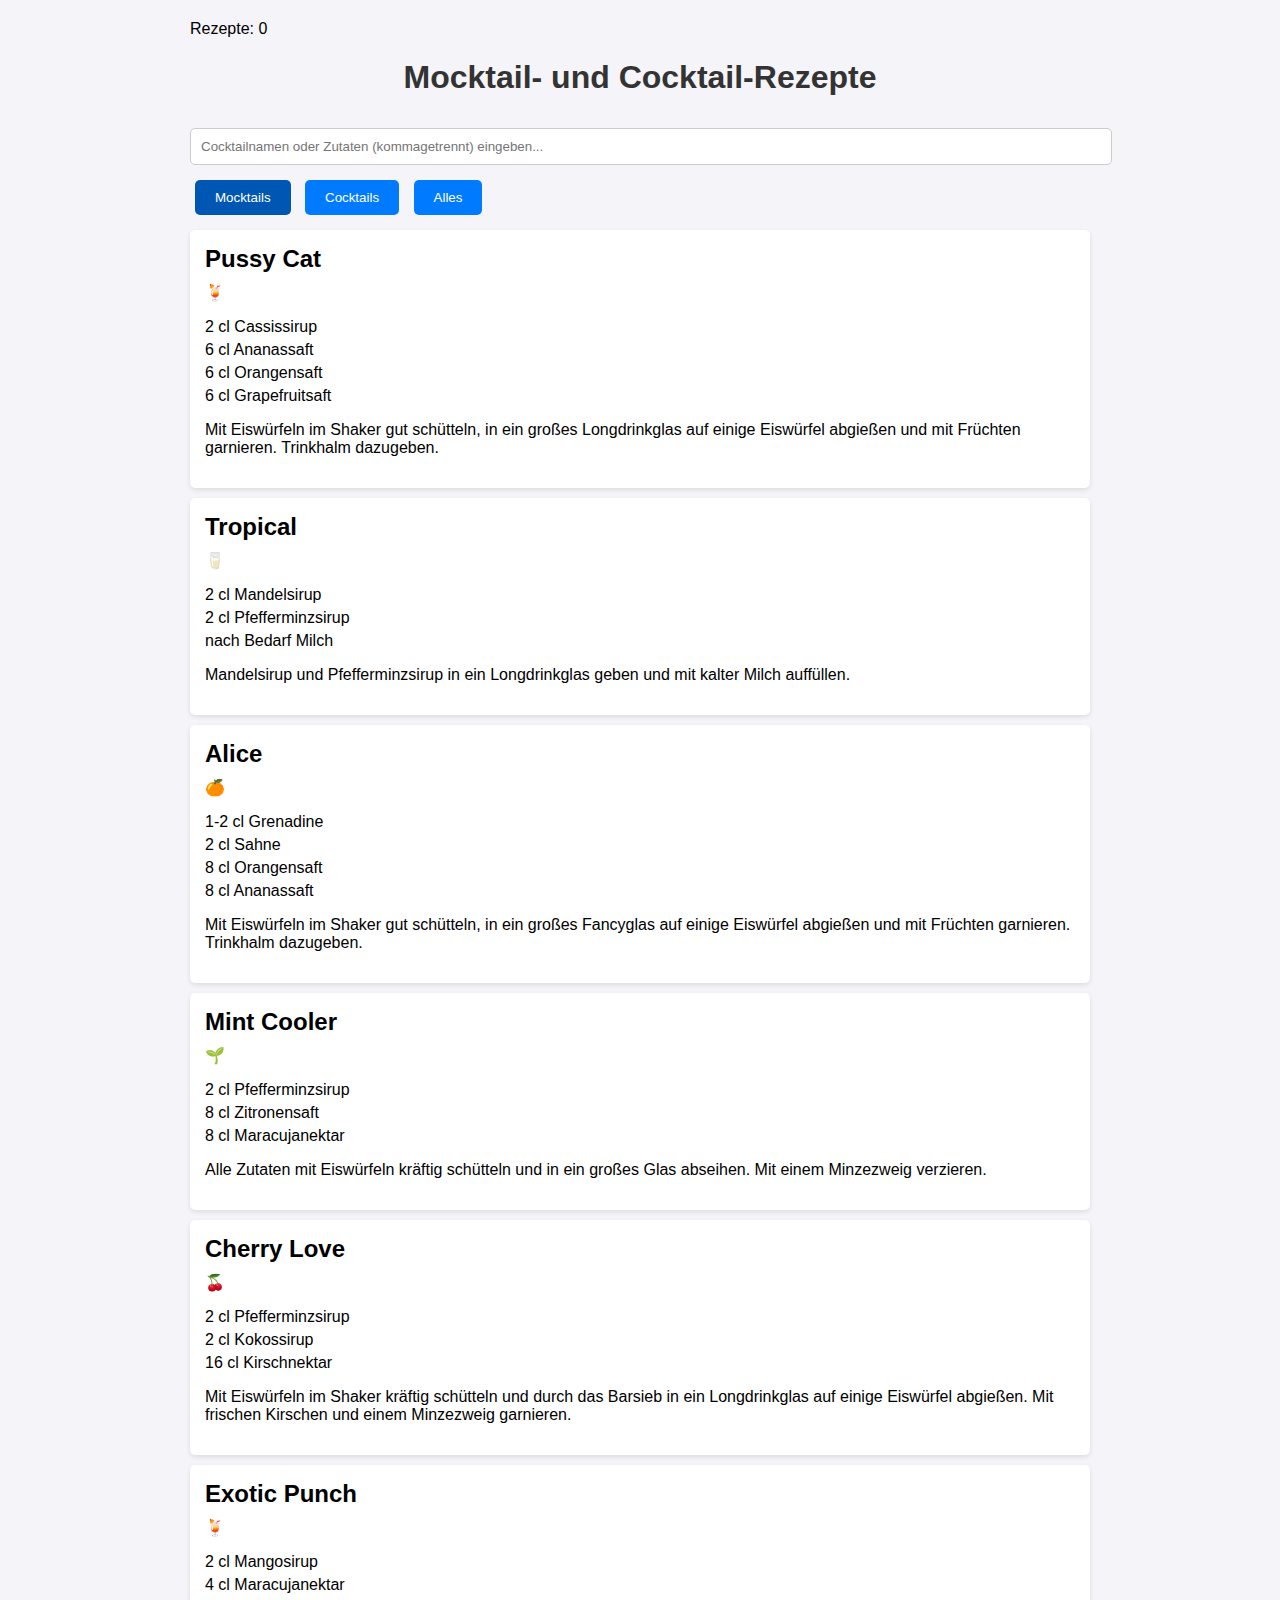
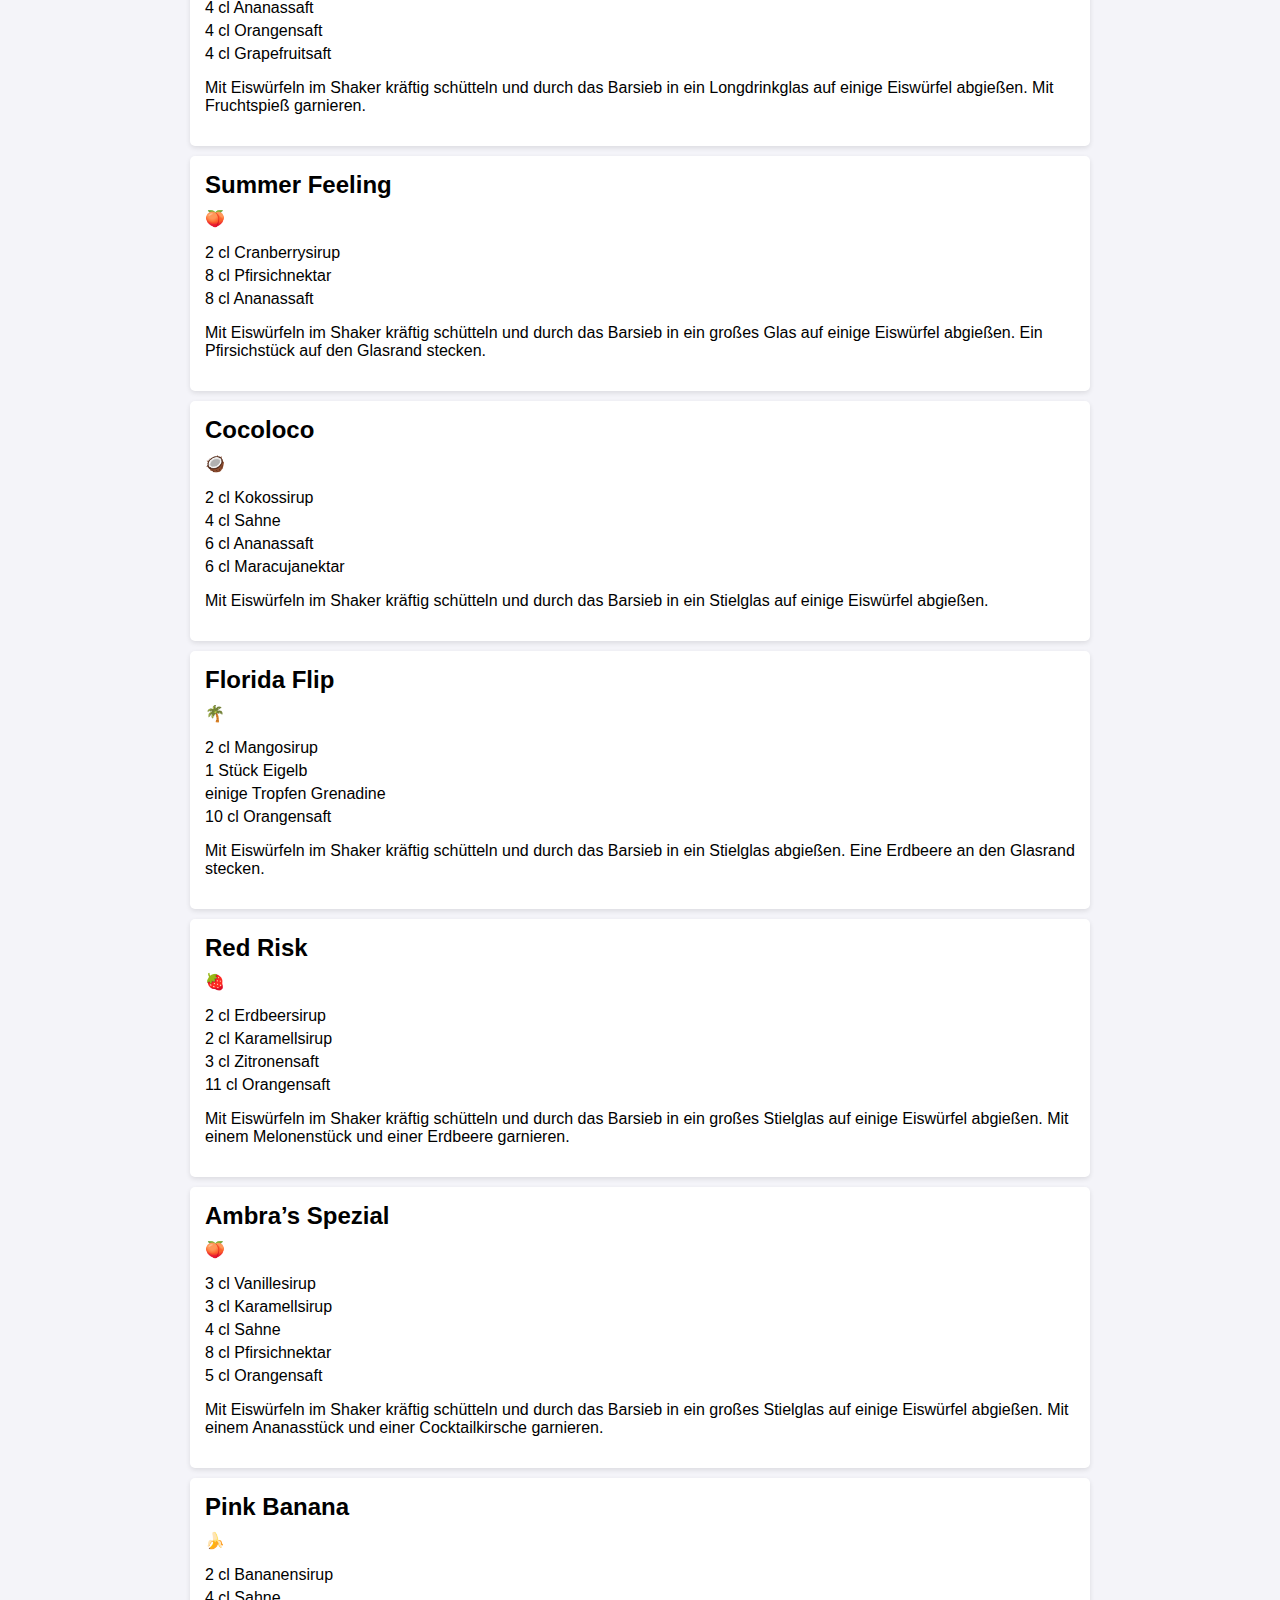
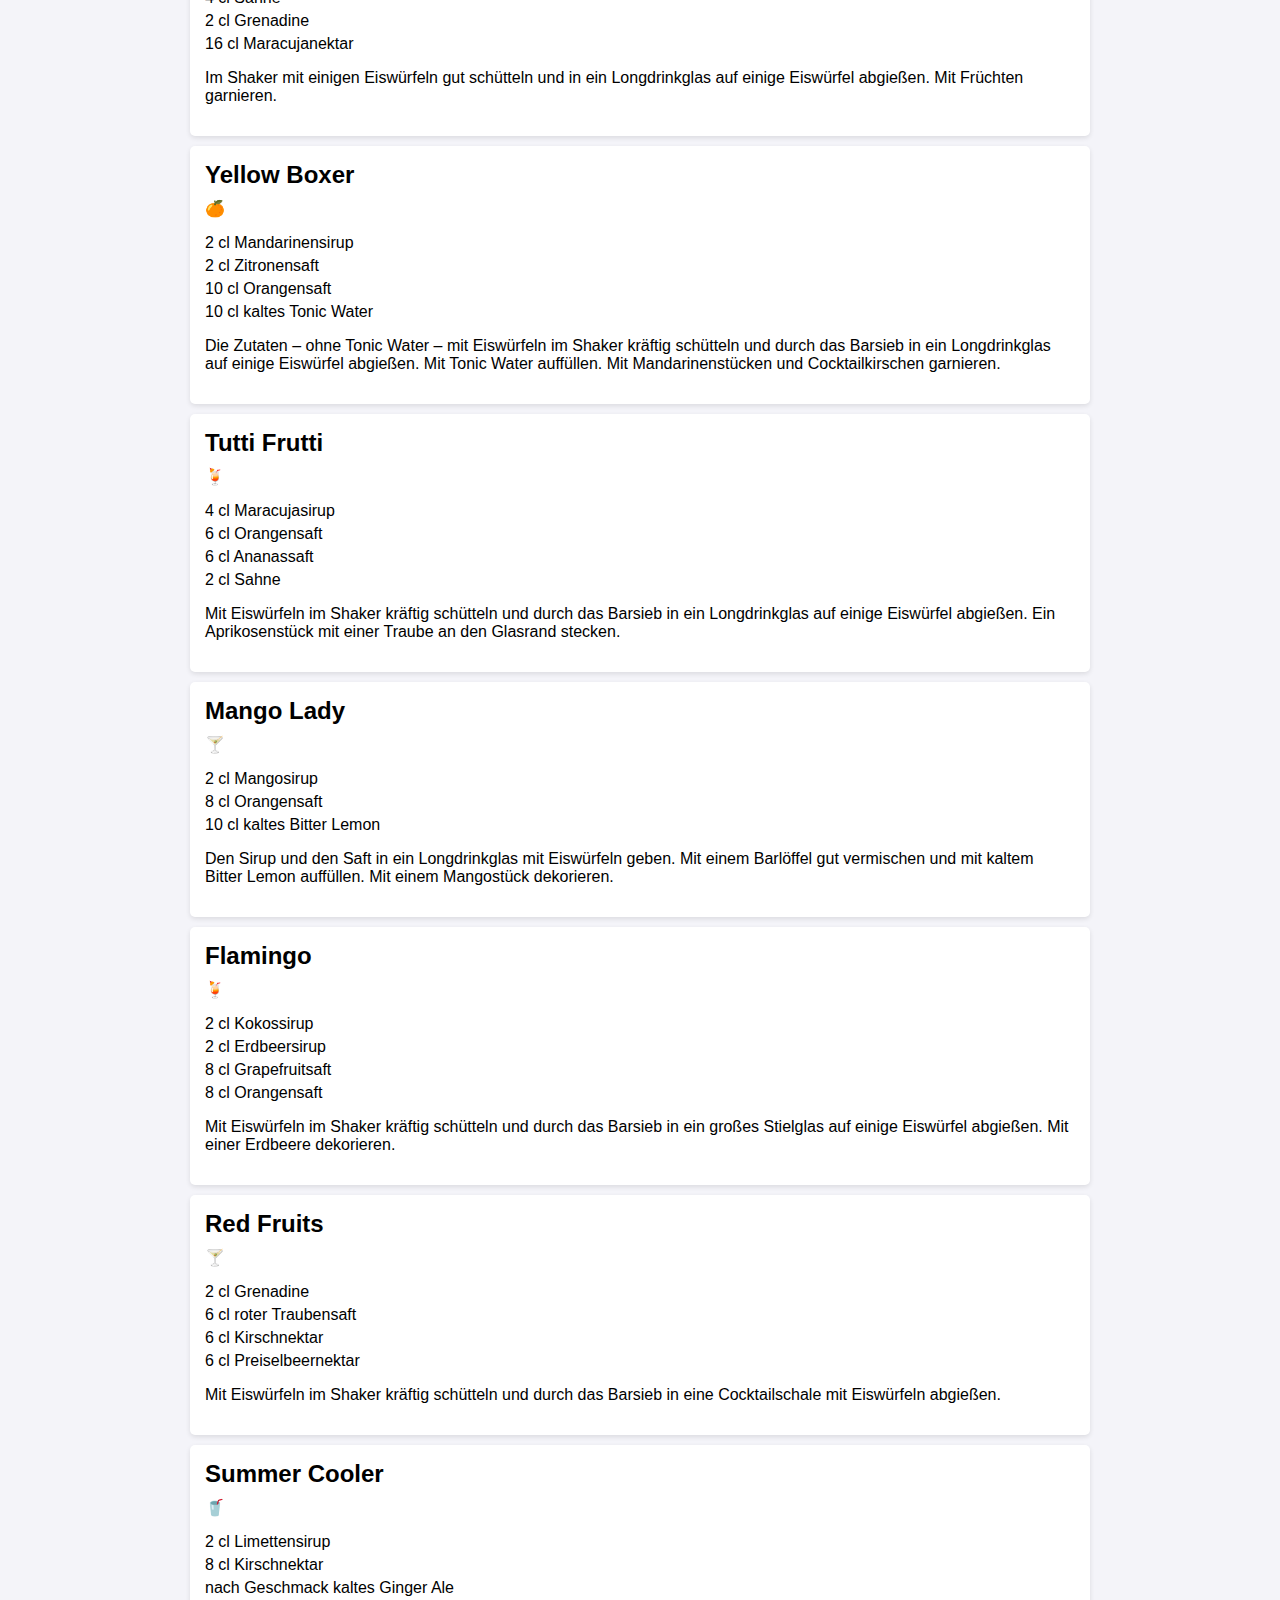
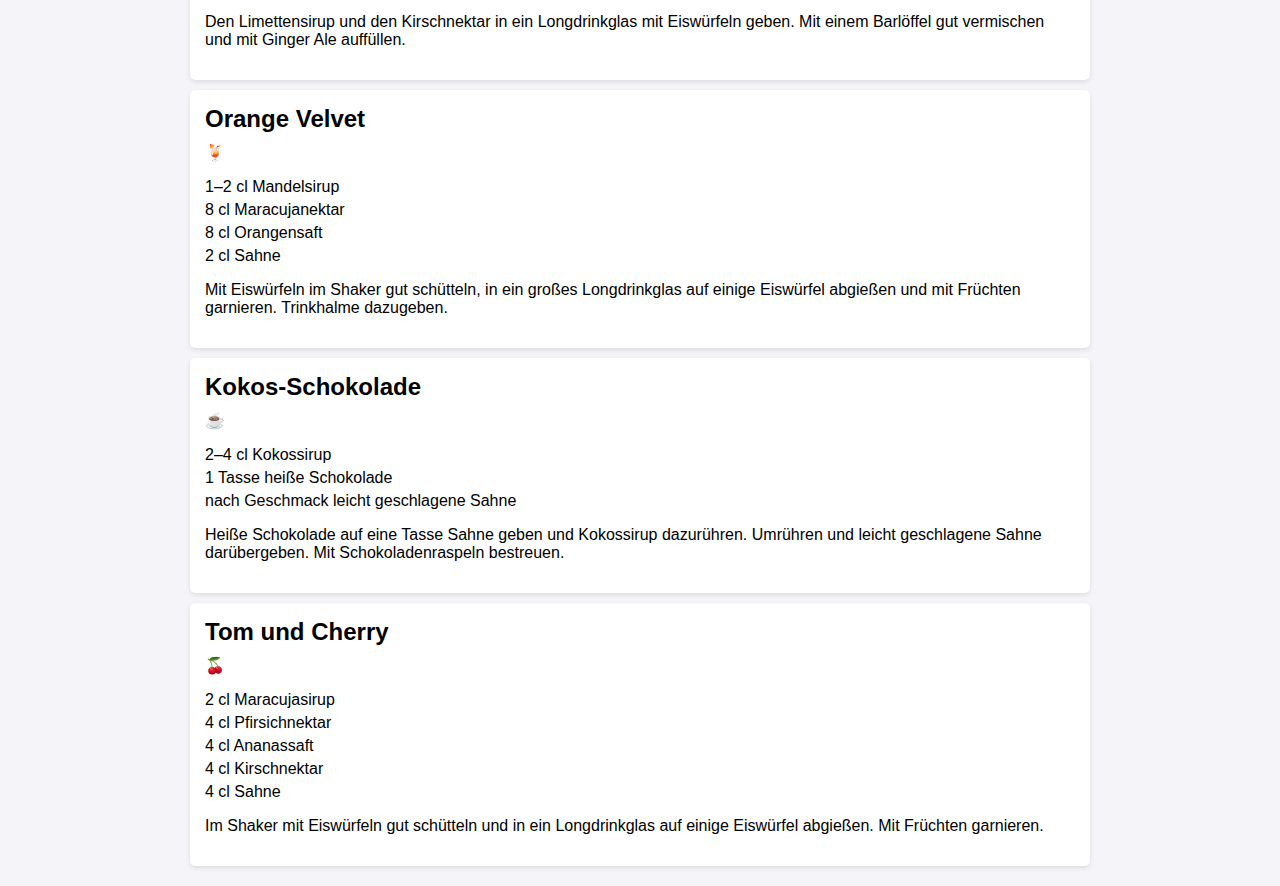
==== index.html @ 9f16d58a "Update index.html" ====
<!DOCTYPE html>
<html lang="de">
<head>
    <meta charset="UTF-8">
    <meta name="viewport" content="width=device-width, initial-scale=1.0">
    <title>Bar Organizer</title>
    <link rel="stylesheet" href="styles/styles.css">
</head>
<body>
    <div class="container">
        <div id="recipe-count" class="recipe-count">Rezepte: <span id="count">0</span></div>
        <h1>Mocktail- und Cocktail-Rezepte</h1>
        <input type="text" id="search" placeholder="Cocktailnamen oder Zutaten (kommagetrennt) eingeben..." oninput="searchRecipes()">
        <div>
            <button id="btnMocktails" onclick="filterByType('Mocktail')" class="active">Mocktails</button>
            <button id="btnCocktails" onclick="filterByType('Cocktail')">Cocktails</button>
            <button id="btnAll" onclick="filterByType('Alles')">Alles</button>
        </div>
        <div id="results"></div>
    </div>
    <script src="scripts/main.js"></script>
</body>
</html>
---- styles/styles.css ----
body {
            font-family: Arial, sans-serif;
            margin: 20px;
            padding: 0;
            background-color: #f4f4f9;
        }
        .container {
            max-width: 900px;
            margin: auto;
        }
        h1 {
            text-align: center;
            color: #333;
        }
        input {
            width: 100%;
            padding: 10px;
            margin: 10px 0;
            border: 1px solid #ccc;
            border-radius: 5px;
        }
        button {
            padding: 10px 20px;
            margin: 5px;
            background-color: #007BFF;
            color: white;
            border: none;
            border-radius: 5px;
            cursor: pointer;
        }
        button.active {
            background-color: #0056b3;
        }
        .recipe {
            background: #fff;
            margin: 10px 0;
            padding: 15px;
            border-radius: 5px;
            box-shadow: 0 2px 5px rgba(0, 0, 0, 0.1);
        }
        .recipe h2 {
            margin: 0 0 10px;
        }
        .recipe ul {
            list-style-type: none;
            padding: 0;
        }
        .recipe ul li {
            margin-bottom: 5px;
        }
        .symbols {
            margin: 5px 0;
        }
    </style>
</head>
<body>
    <div class="container">
        <h1>Mocktail- und Cocktail-Rezepte</h1>
        <input type="text" id="search" placeholder="Cocktailnamen oder Zutaten (kommagetrennt) eingeben..." oninput="searchRecipes()">
        <div>
            <button id="btnMocktails" onclick="filterByType('Mocktail')" class="active">Mocktails</button>
            <button id="btnCocktails" onclick="filterByType('Cocktail')">Cocktails</button>
            <button id="btnAll" onclick="filterByType('Alles')">Alles</button>
        </div>
        <div id="results"></div>
    </div>
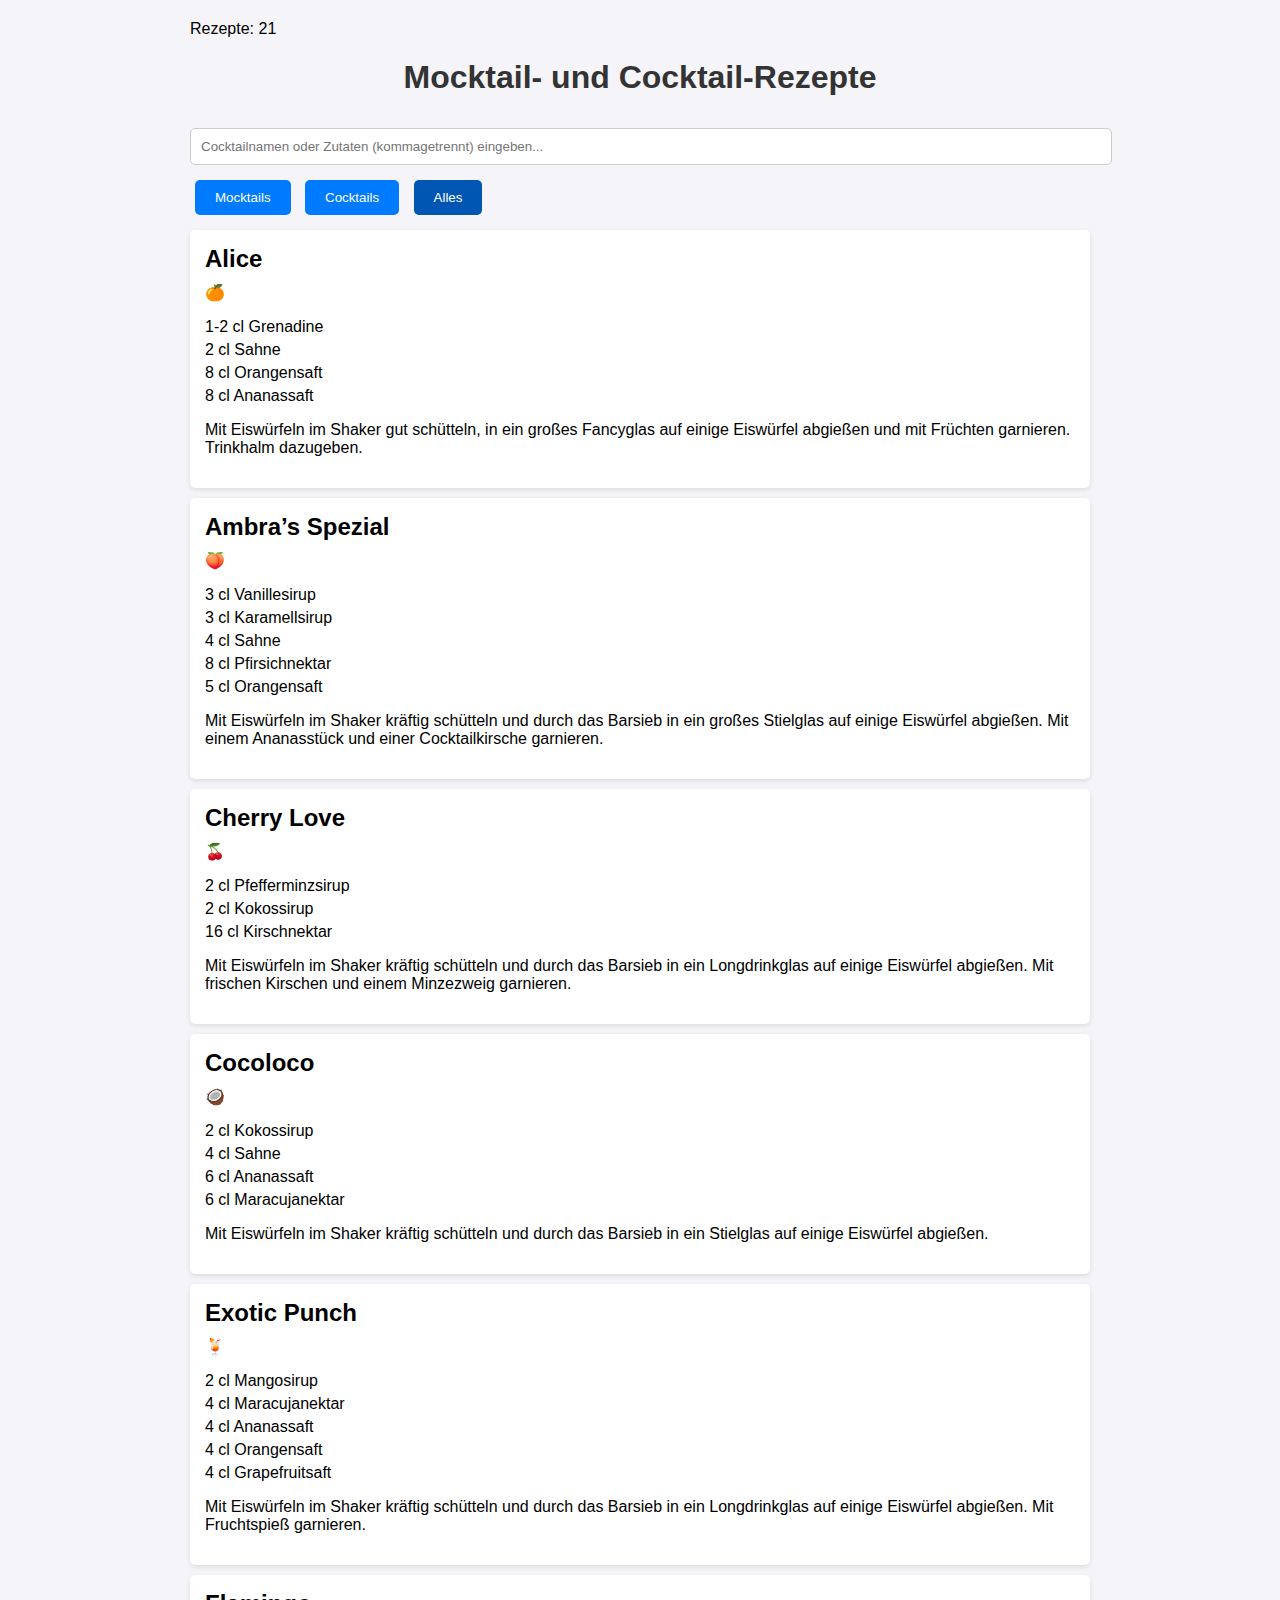
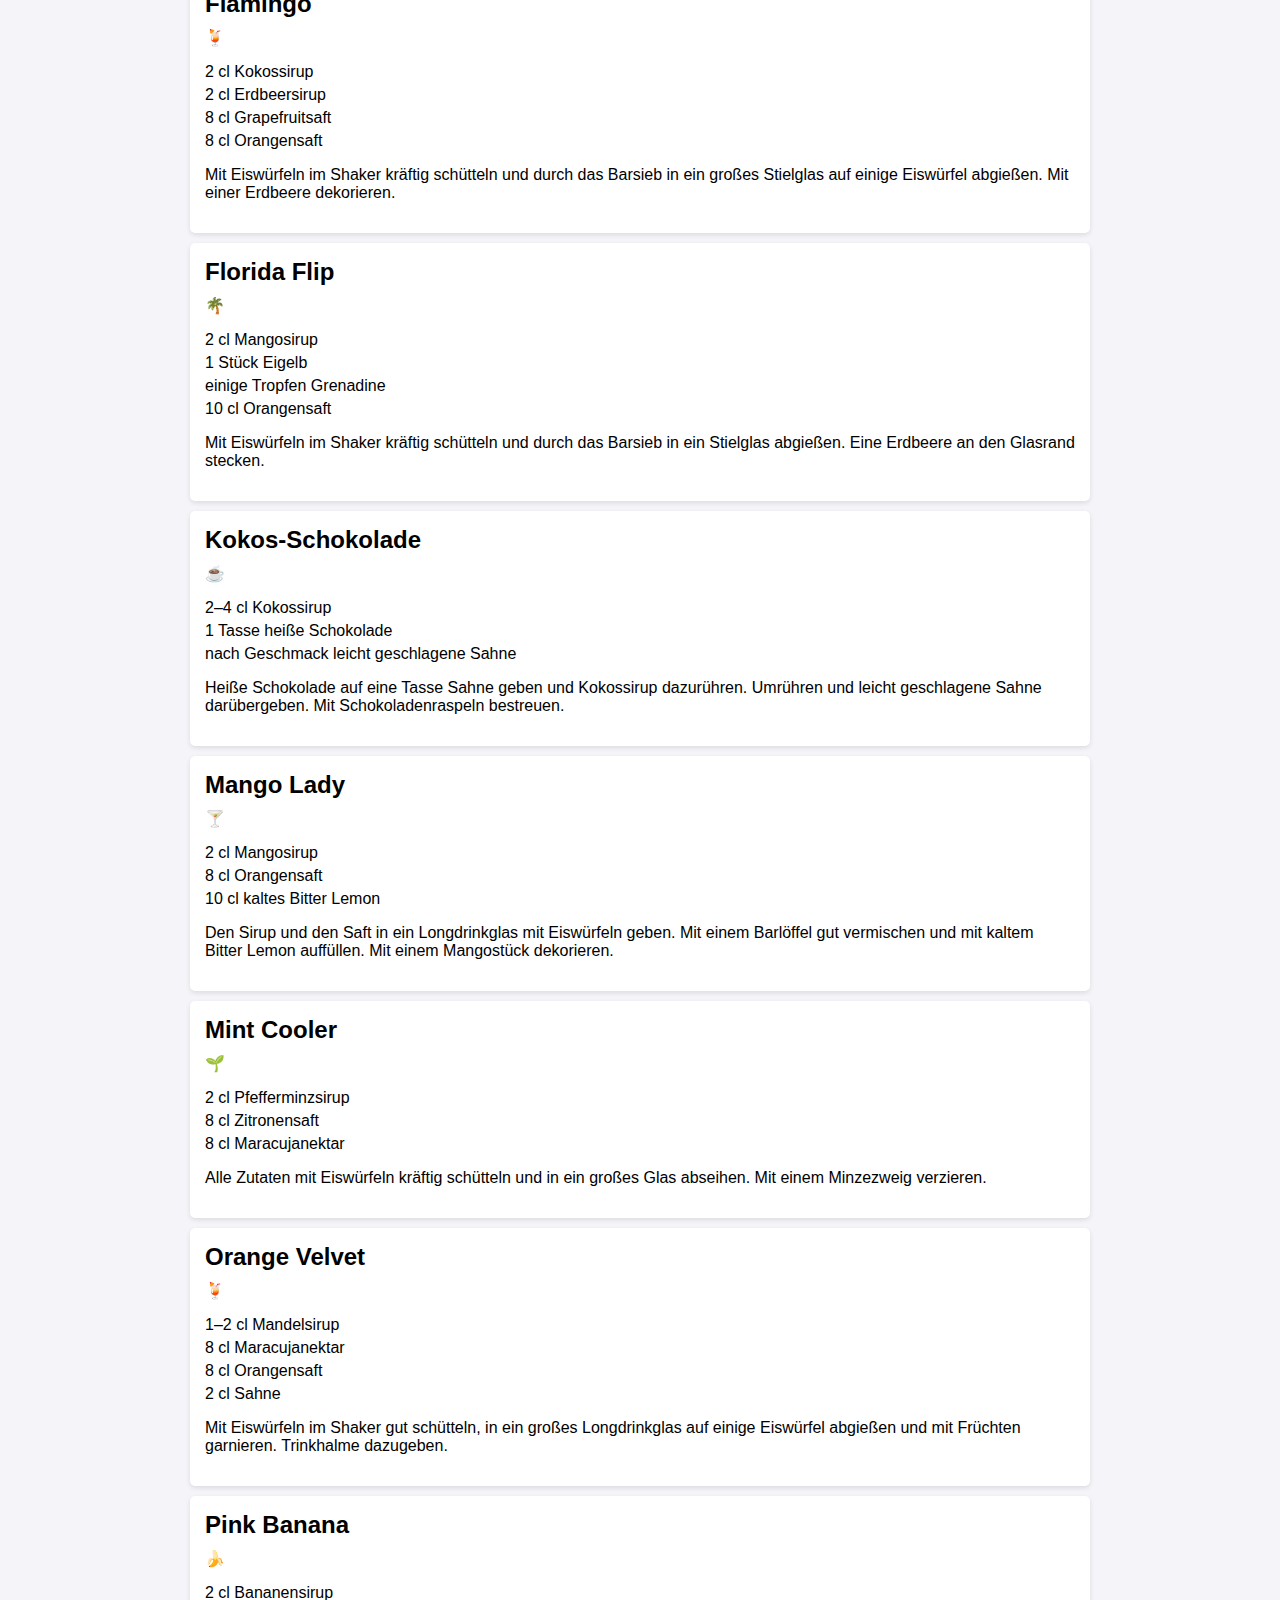
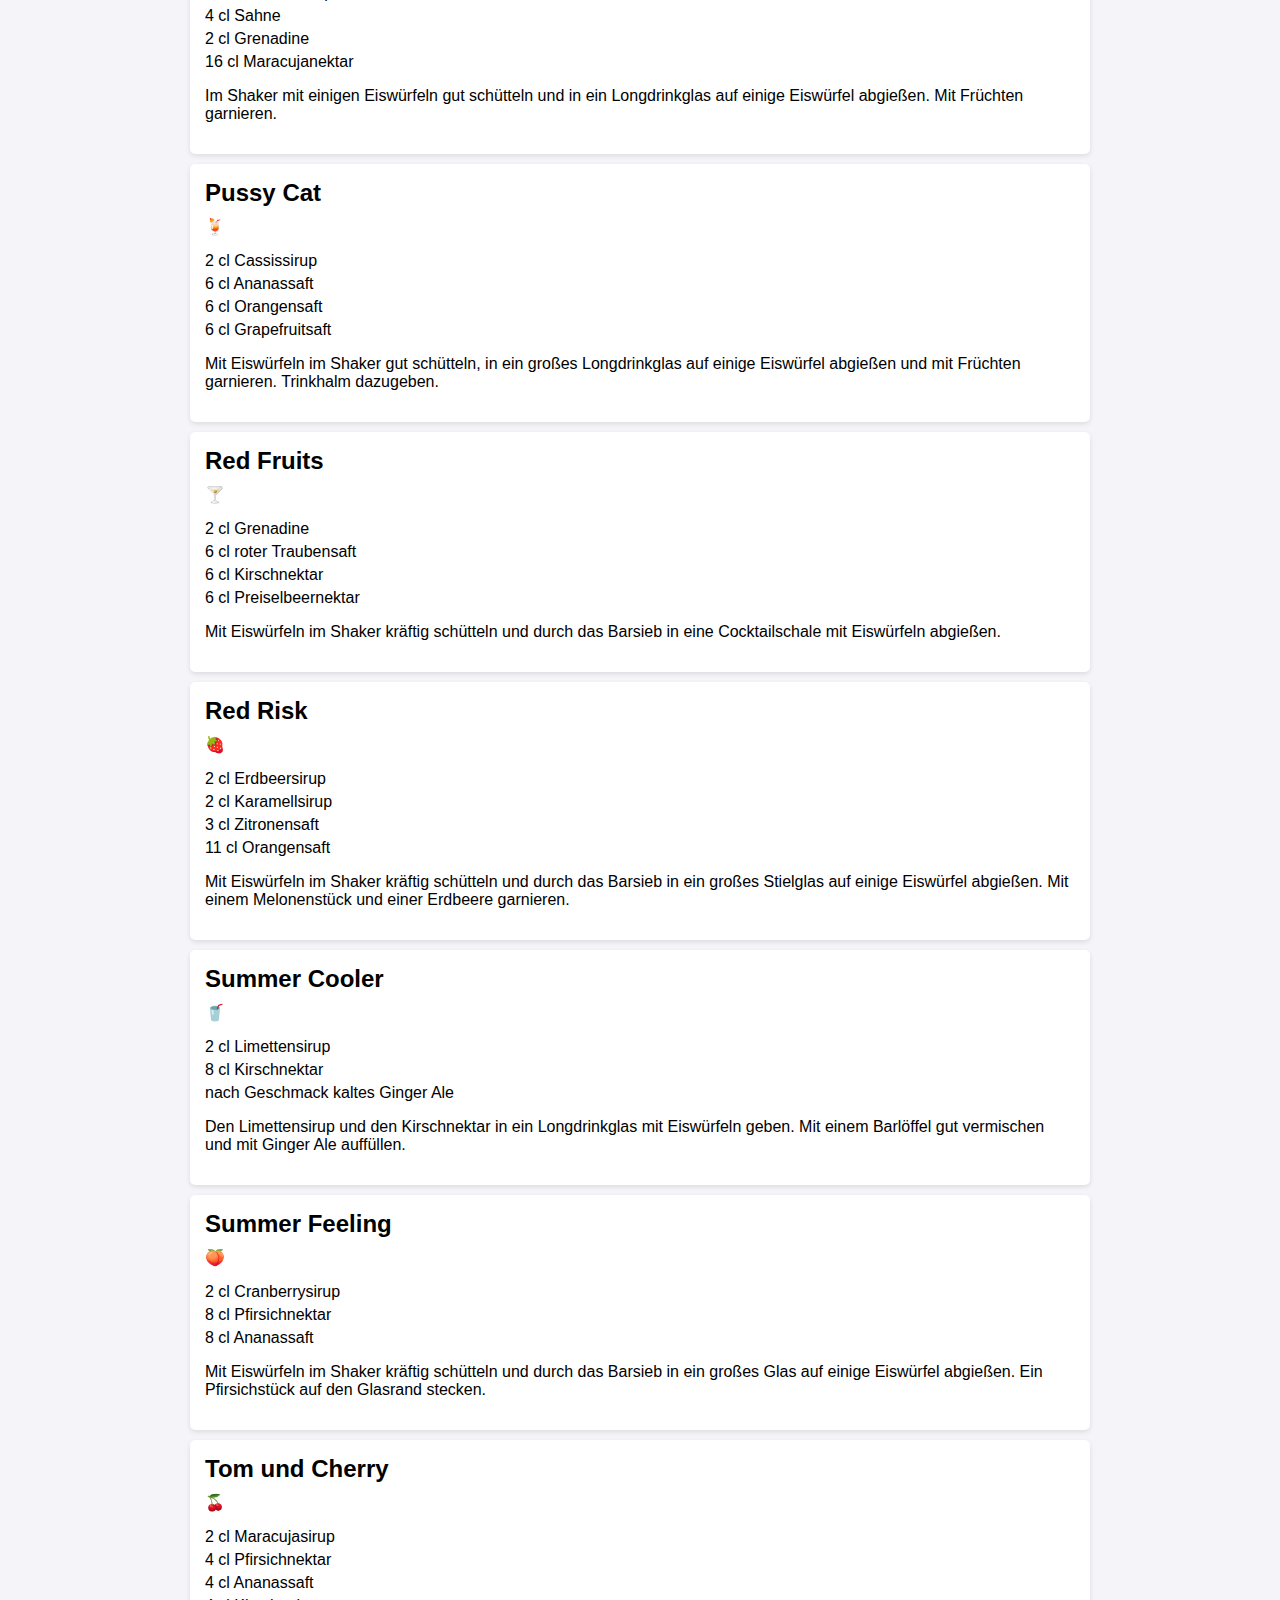
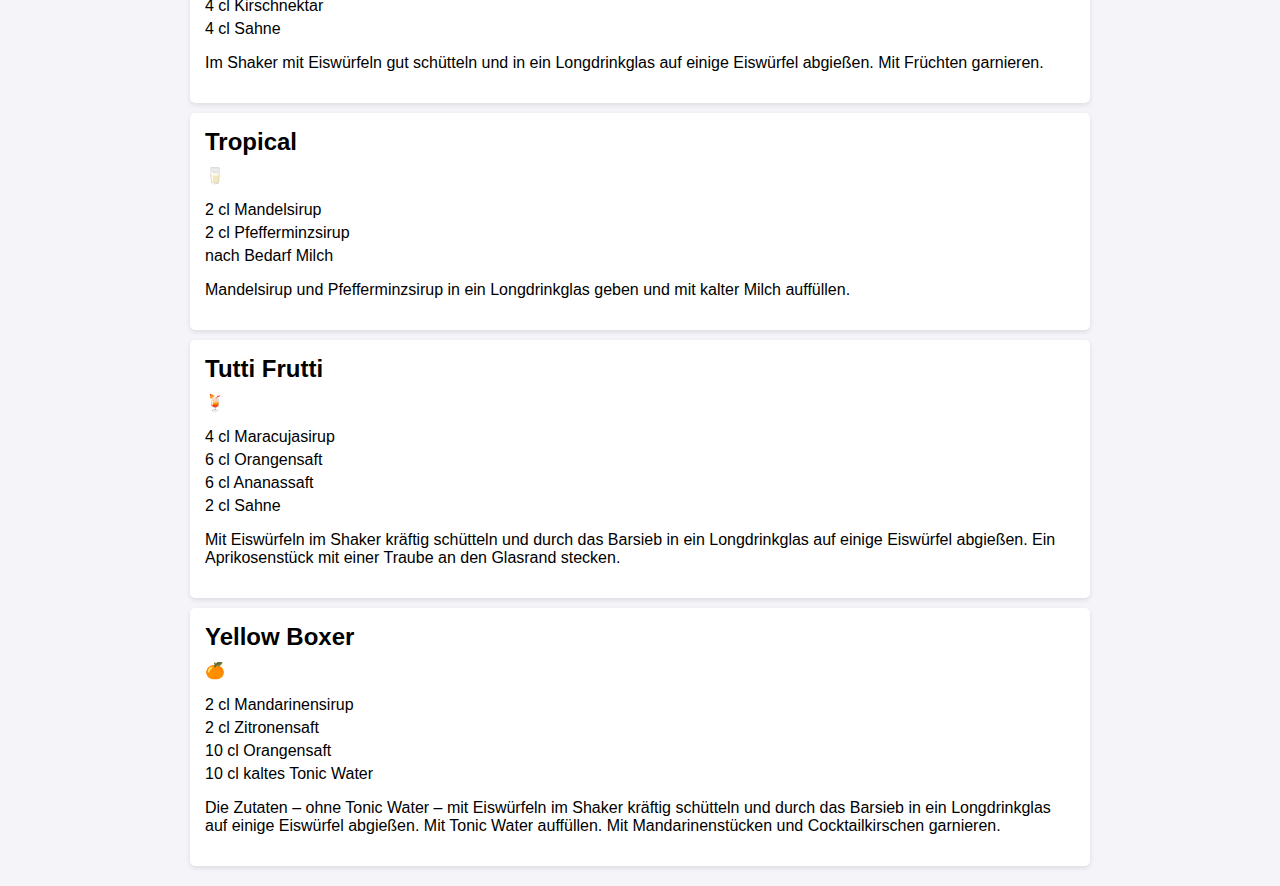
==== commit 57815c54: "Update index.html" ====
--- a/index.html
+++ b/index.html
@@ -12,9 +12,9 @@
         <h1>Mocktail- und Cocktail-Rezepte</h1>
         <input type="text" id="search" placeholder="Cocktailnamen oder Zutaten (kommagetrennt) eingeben..." oninput="searchRecipes()">
         <div>
-            <button id="btnMocktails" onclick="filterByType('Mocktail')" class="active">Mocktails</button>
-            <button id="btnCocktails" onclick="filterByType('Cocktail')">Cocktails</button>
-            <button id="btnAll" onclick="filterByType('Alles')">Alles</button>
+            <button id="btnMocktail" onclick="filterByType('Mocktail')">Mocktails</button>
+            <button id="btnCocktail" onclick="filterByType('Cocktail')">Cocktails</button>
+            <button id="btnAlles" onclick="filterByType('Alles')" class="active">Alles</button>
         </div>
         <div id="results"></div>
     </div>
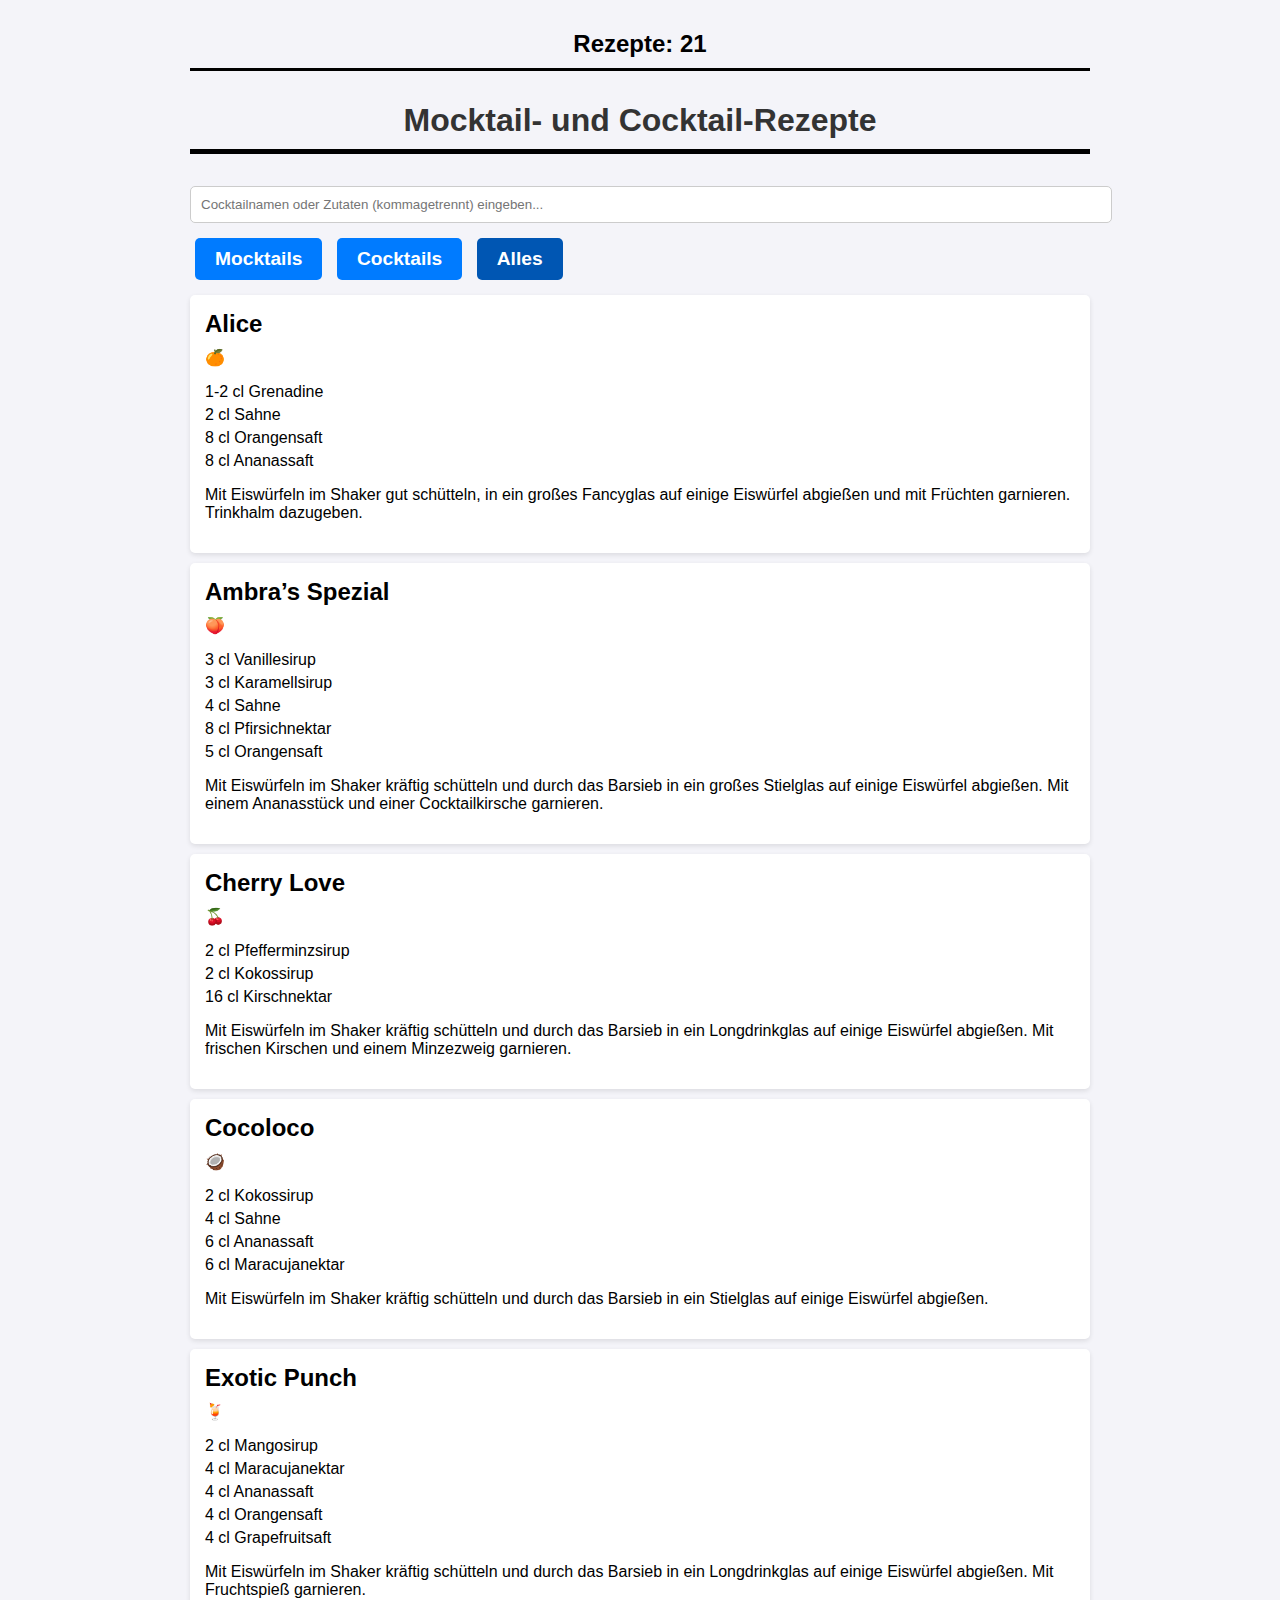
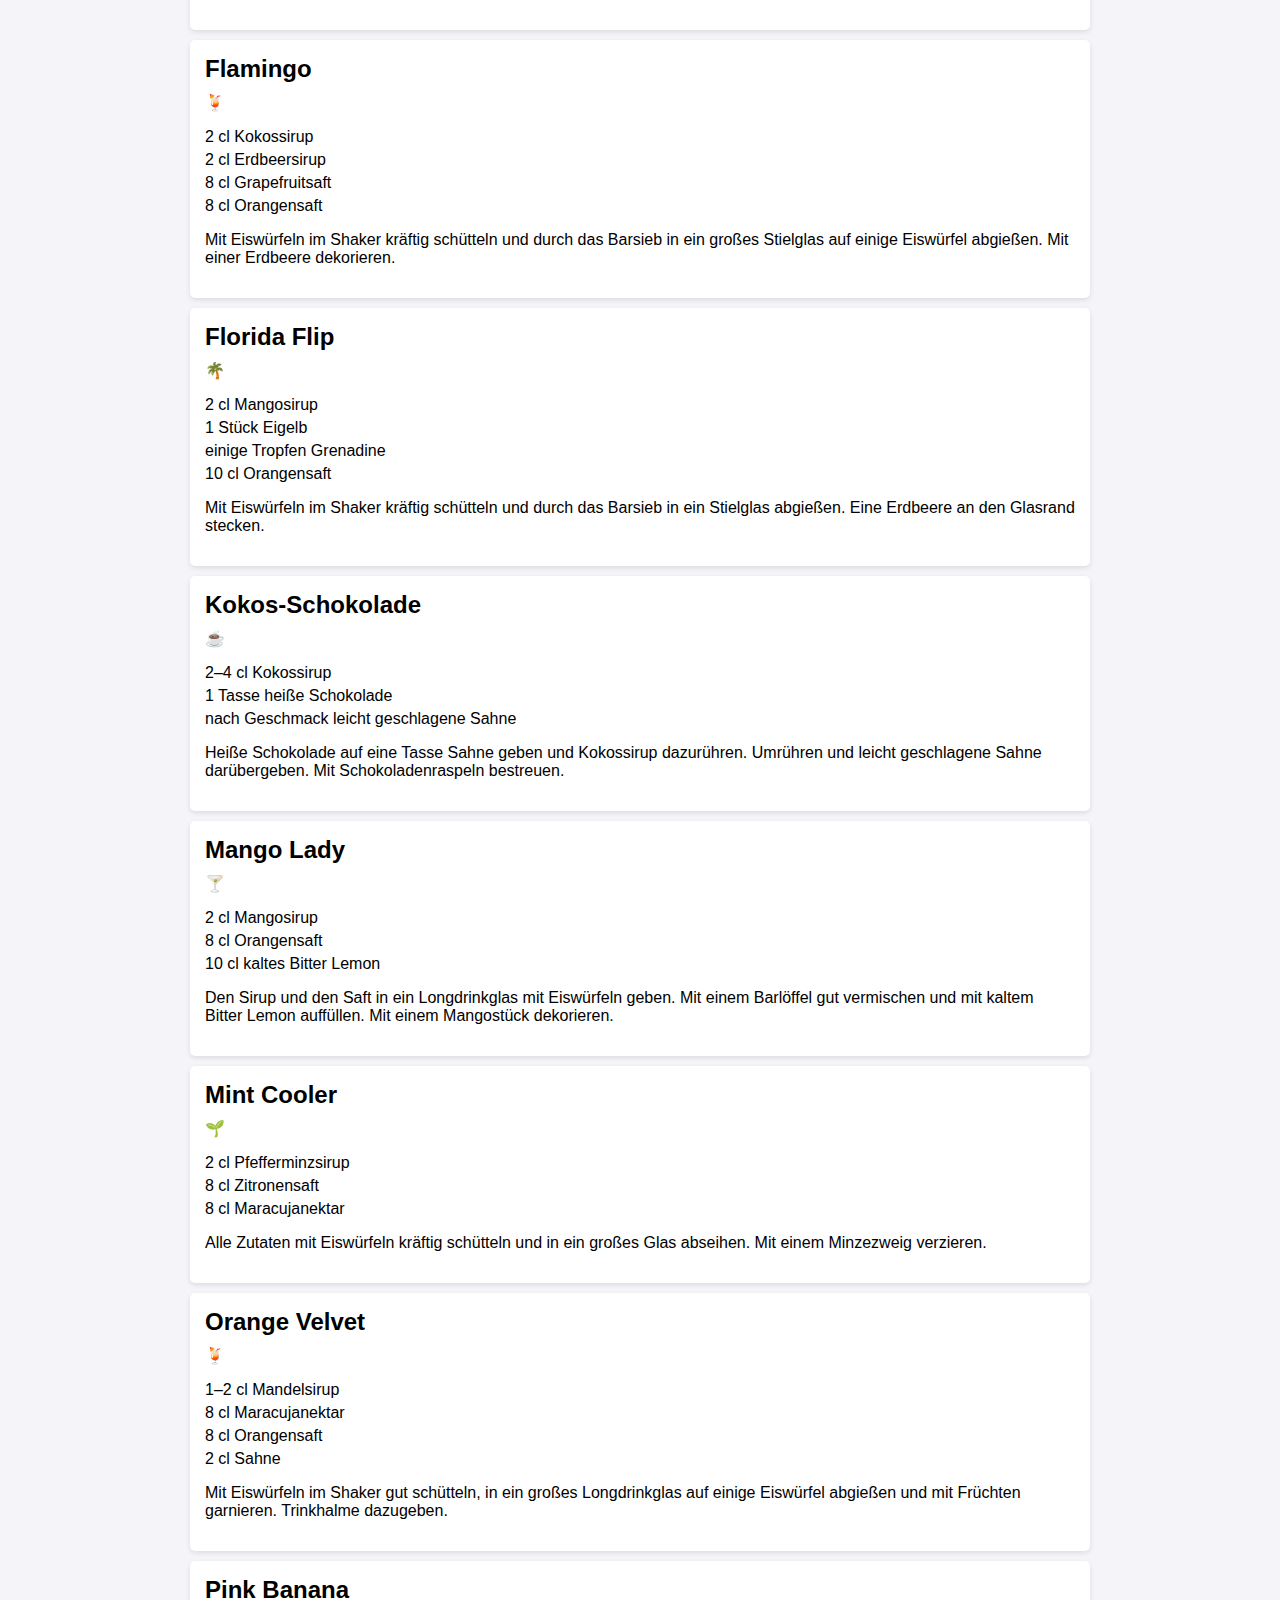
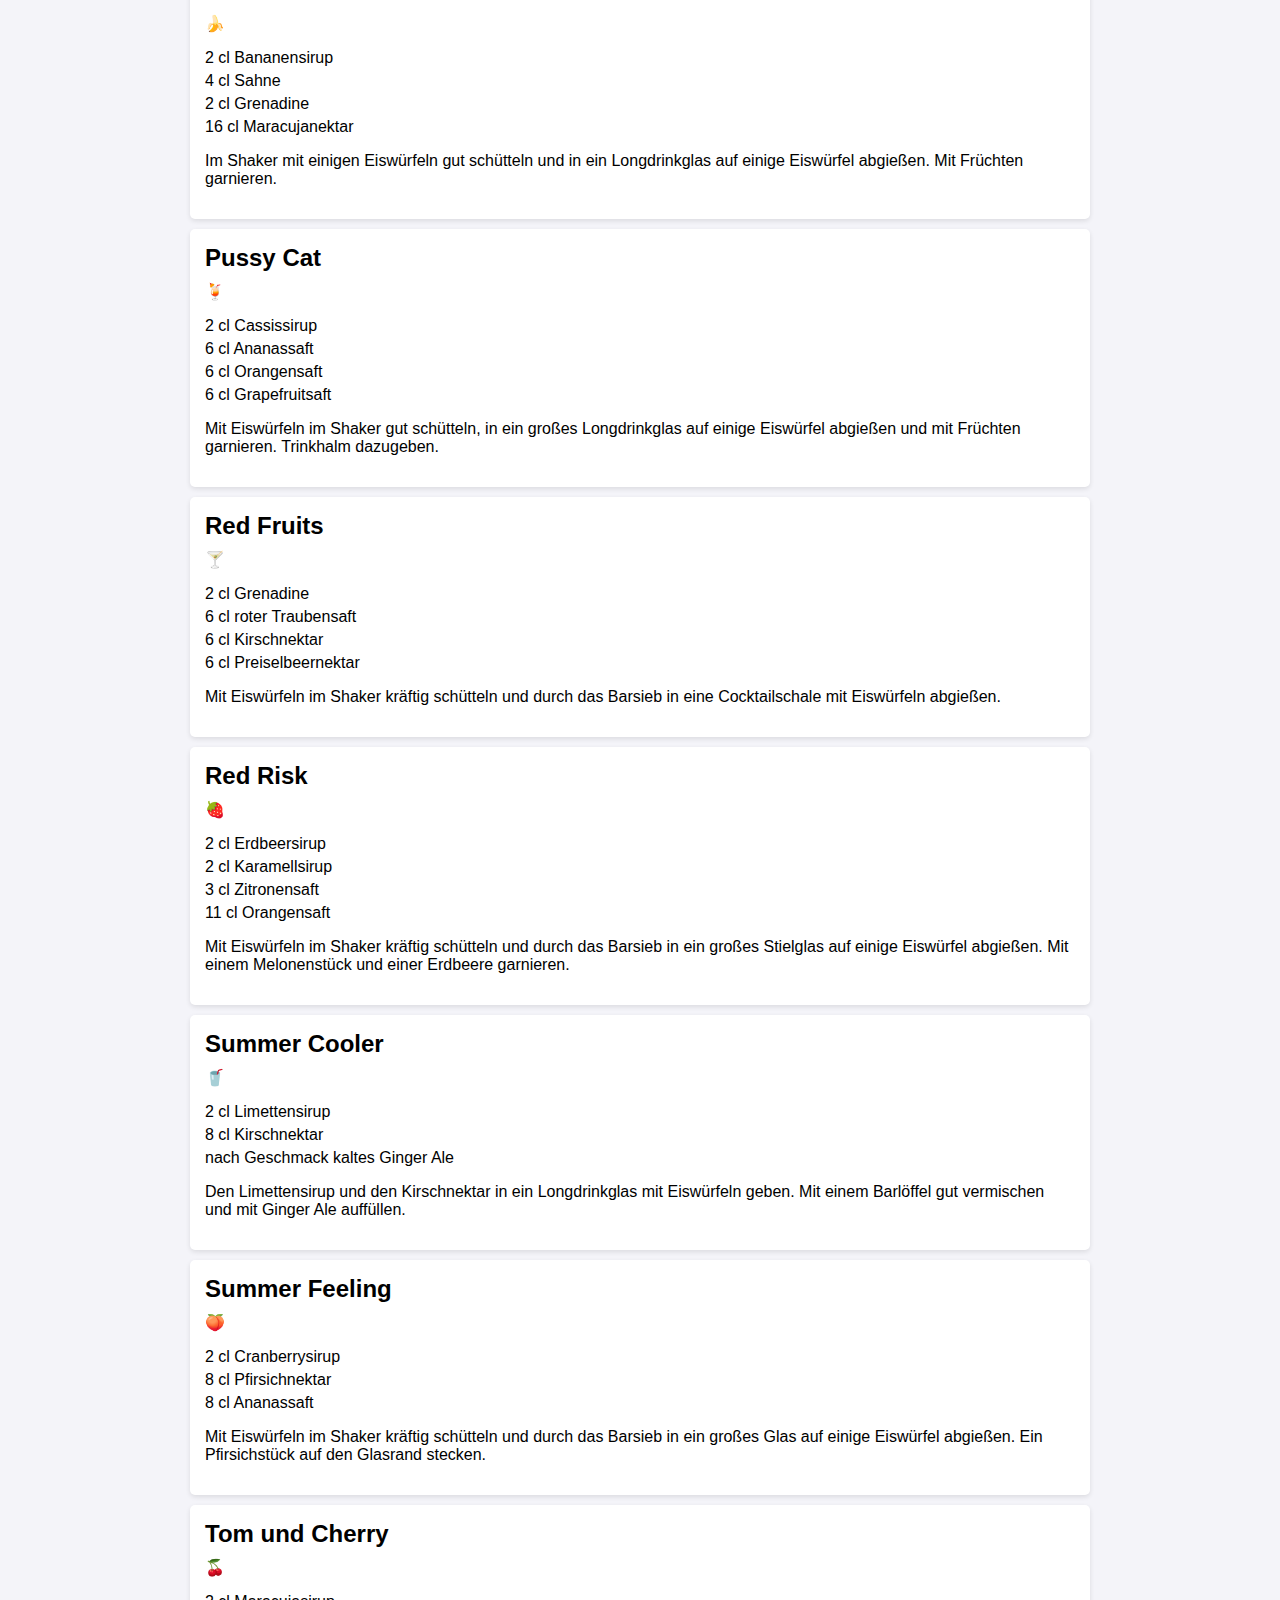
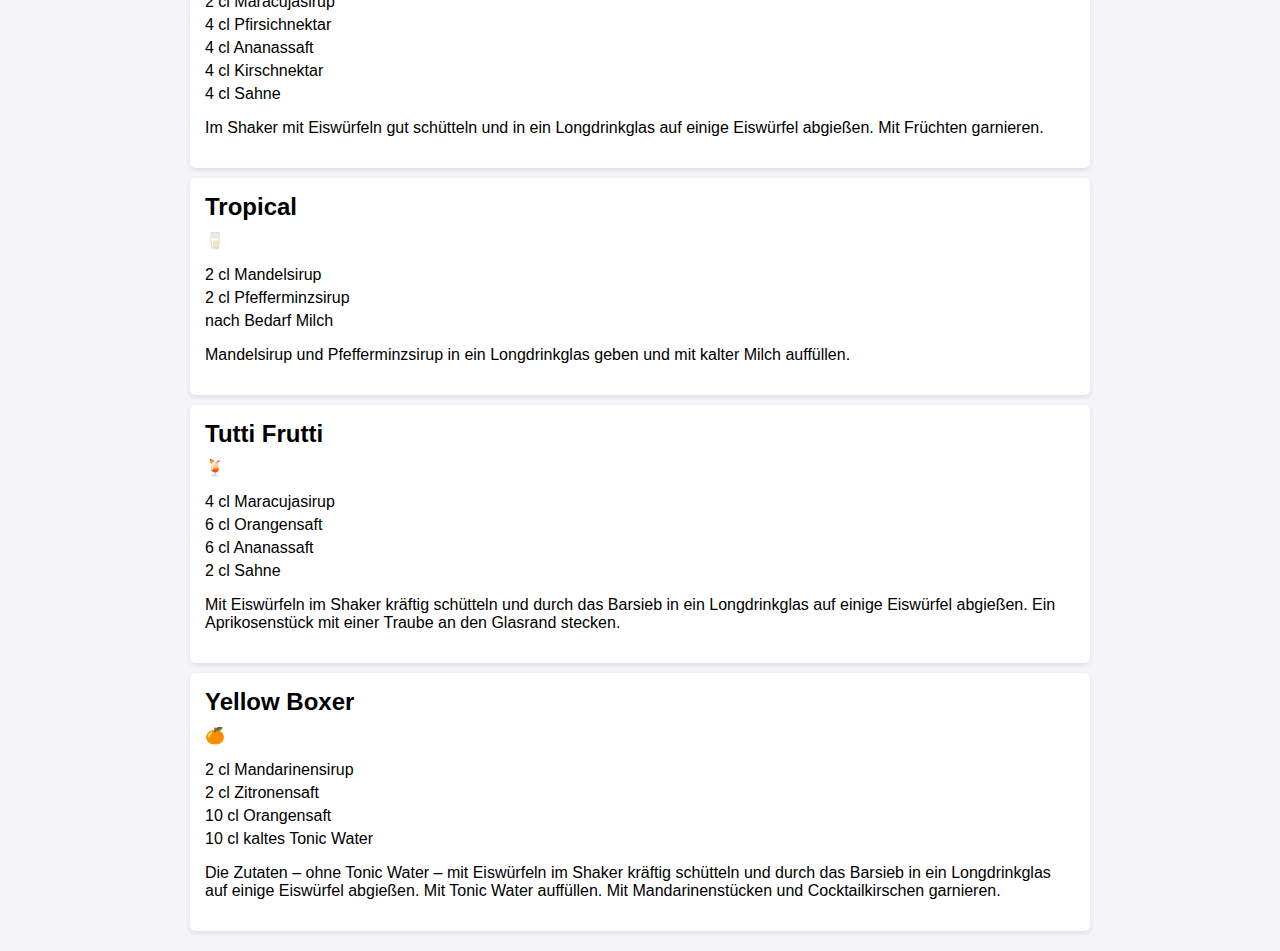
==== commit 37181497: "Update index.html" ====
--- a/index.html
+++ b/index.html
@@ -5,6 +5,26 @@
     <meta name="viewport" content="width=device-width, initial-scale=1.0">
     <title>Bar Organizer</title>
     <link rel="stylesheet" href="styles/styles.css">
+    <style>
+        h1 {
+            font-weight: bold;
+            font-size: 2em;
+            text-align: center;
+            padding: 10px;
+            border-bottom: 5px solid black;
+        }
+        #recipe-count {
+            font-weight: bold;
+            font-size: 1.5em;
+            padding: 10px;
+            border-bottom: 3px solid black;
+            text-align: center;
+        }
+        button {
+            font-weight: bold;
+            font-size: 1.2em;
+        }
+    </style>
 </head>
 <body>
     <div class="container">
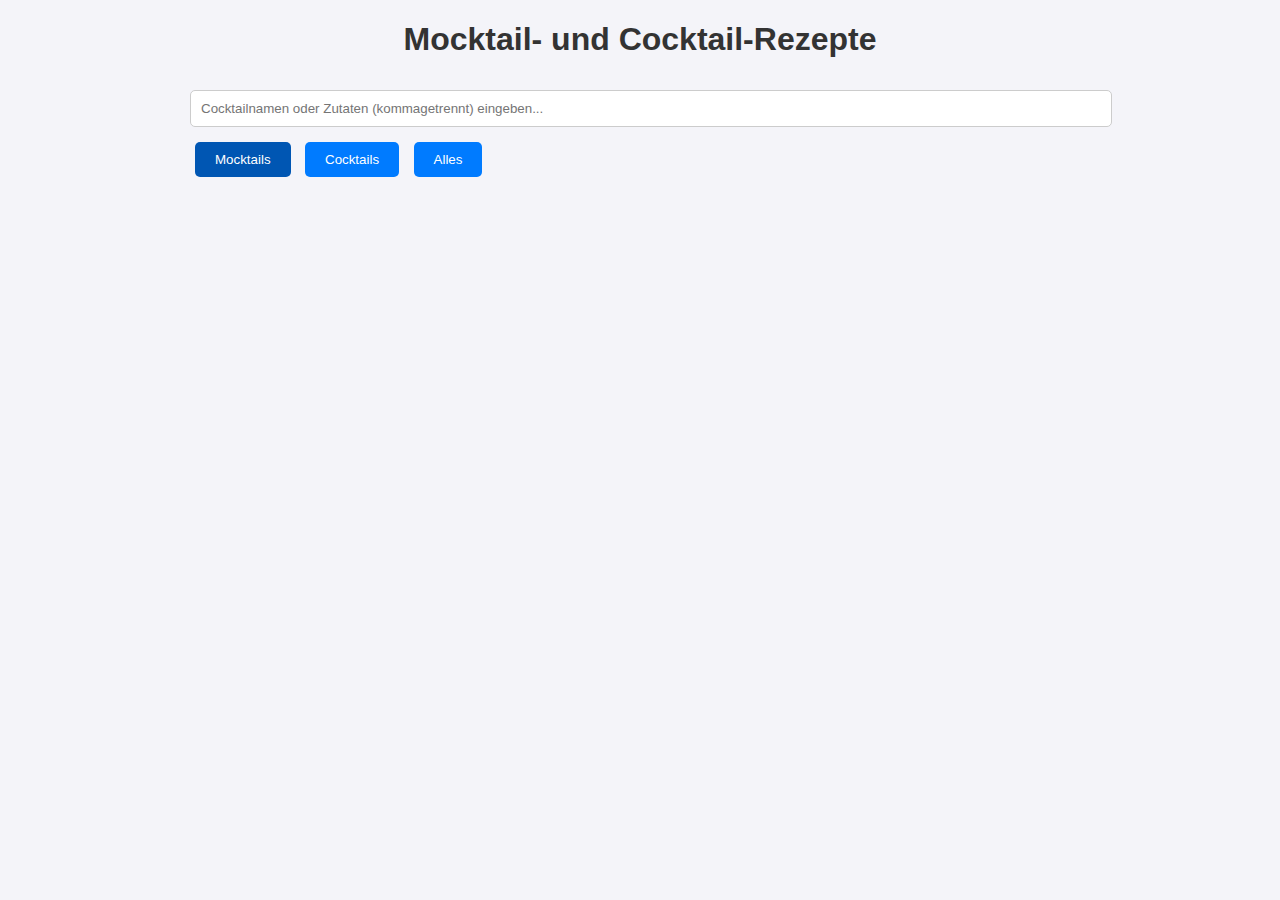
==== commit 8427803a: "Update index.html" ====
--- a/index.html
+++ b/index.html
@@ -5,39 +5,19 @@
     <meta name="viewport" content="width=device-width, initial-scale=1.0">
     <title>Bar Organizer</title>
     <link rel="stylesheet" href="styles/styles.css">
-    <style>
-        h1 {
-            font-weight: bold;
-            font-size: 2em;
-            text-align: center;
-            padding: 10px;
-            border-bottom: 5px solid black;
-        }
-        #recipe-count {
-            font-weight: bold;
-            font-size: 1.5em;
-            padding: 10px;
-            border-bottom: 3px solid black;
-            text-align: center;
-        }
-        button {
-            font-weight: bold;
-            font-size: 1.2em;
-        }
-    </style>
 </head>
 <body>
     <div class="container">
-        <div id="recipe-count" class="recipe-count">Rezepte: <span id="count">0</span></div>
         <h1>Mocktail- und Cocktail-Rezepte</h1>
         <input type="text" id="search" placeholder="Cocktailnamen oder Zutaten (kommagetrennt) eingeben..." oninput="searchRecipes()">
         <div>
-            <button id="btnMocktail" onclick="filterByType('Mocktail')">Mocktails</button>
-            <button id="btnCocktail" onclick="filterByType('Cocktail')">Cocktails</button>
-            <button id="btnAlles" onclick="filterByType('Alles')" class="active">Alles</button>
+            <button id="btnMocktails" onclick="filterByType('Mocktail')" class="active">Mocktails</button>
+            <button id="btnCocktails" onclick="filterByType('Cocktail')">Cocktails</button>
+            <button id="btnAll" onclick="filterByType('Alles')">Alles</button>
         </div>
         <div id="results"></div>
     </div>
+
     <script src="scripts/main.js"></script>
 </body>
 </html>
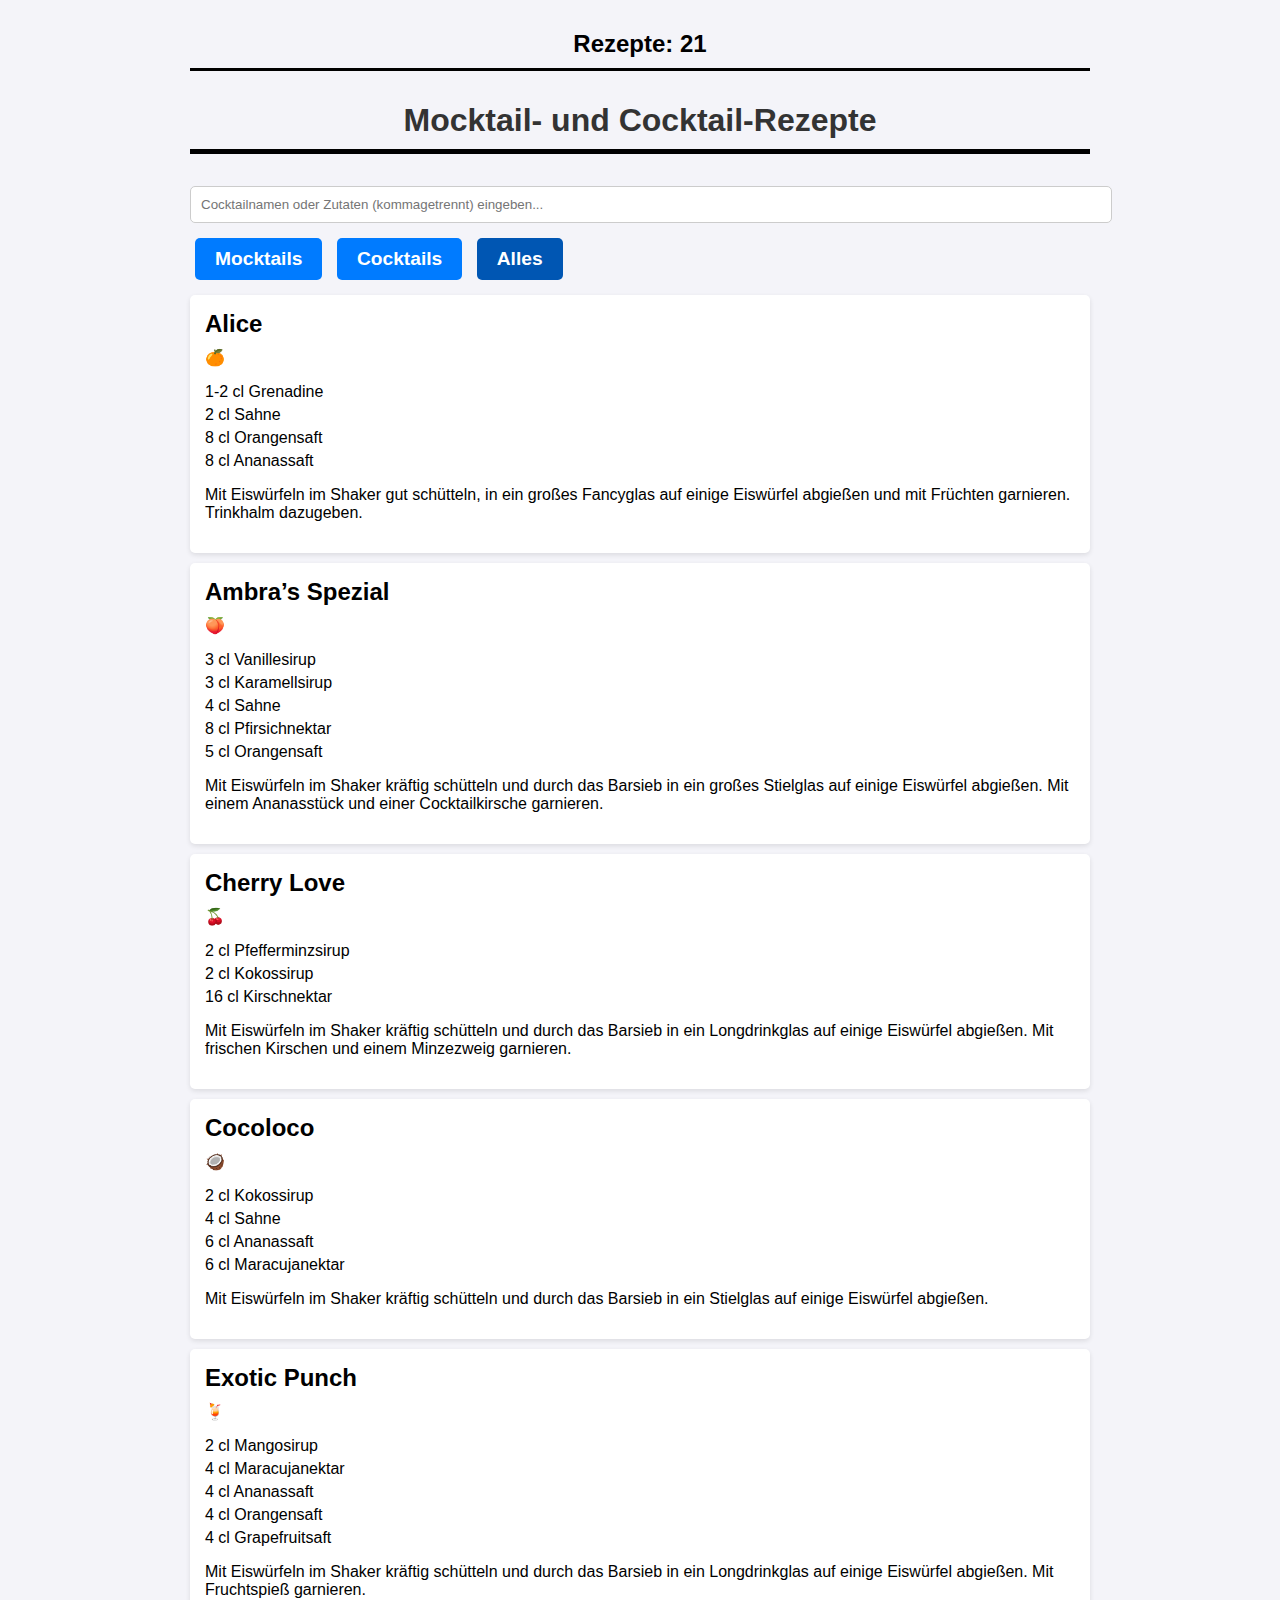
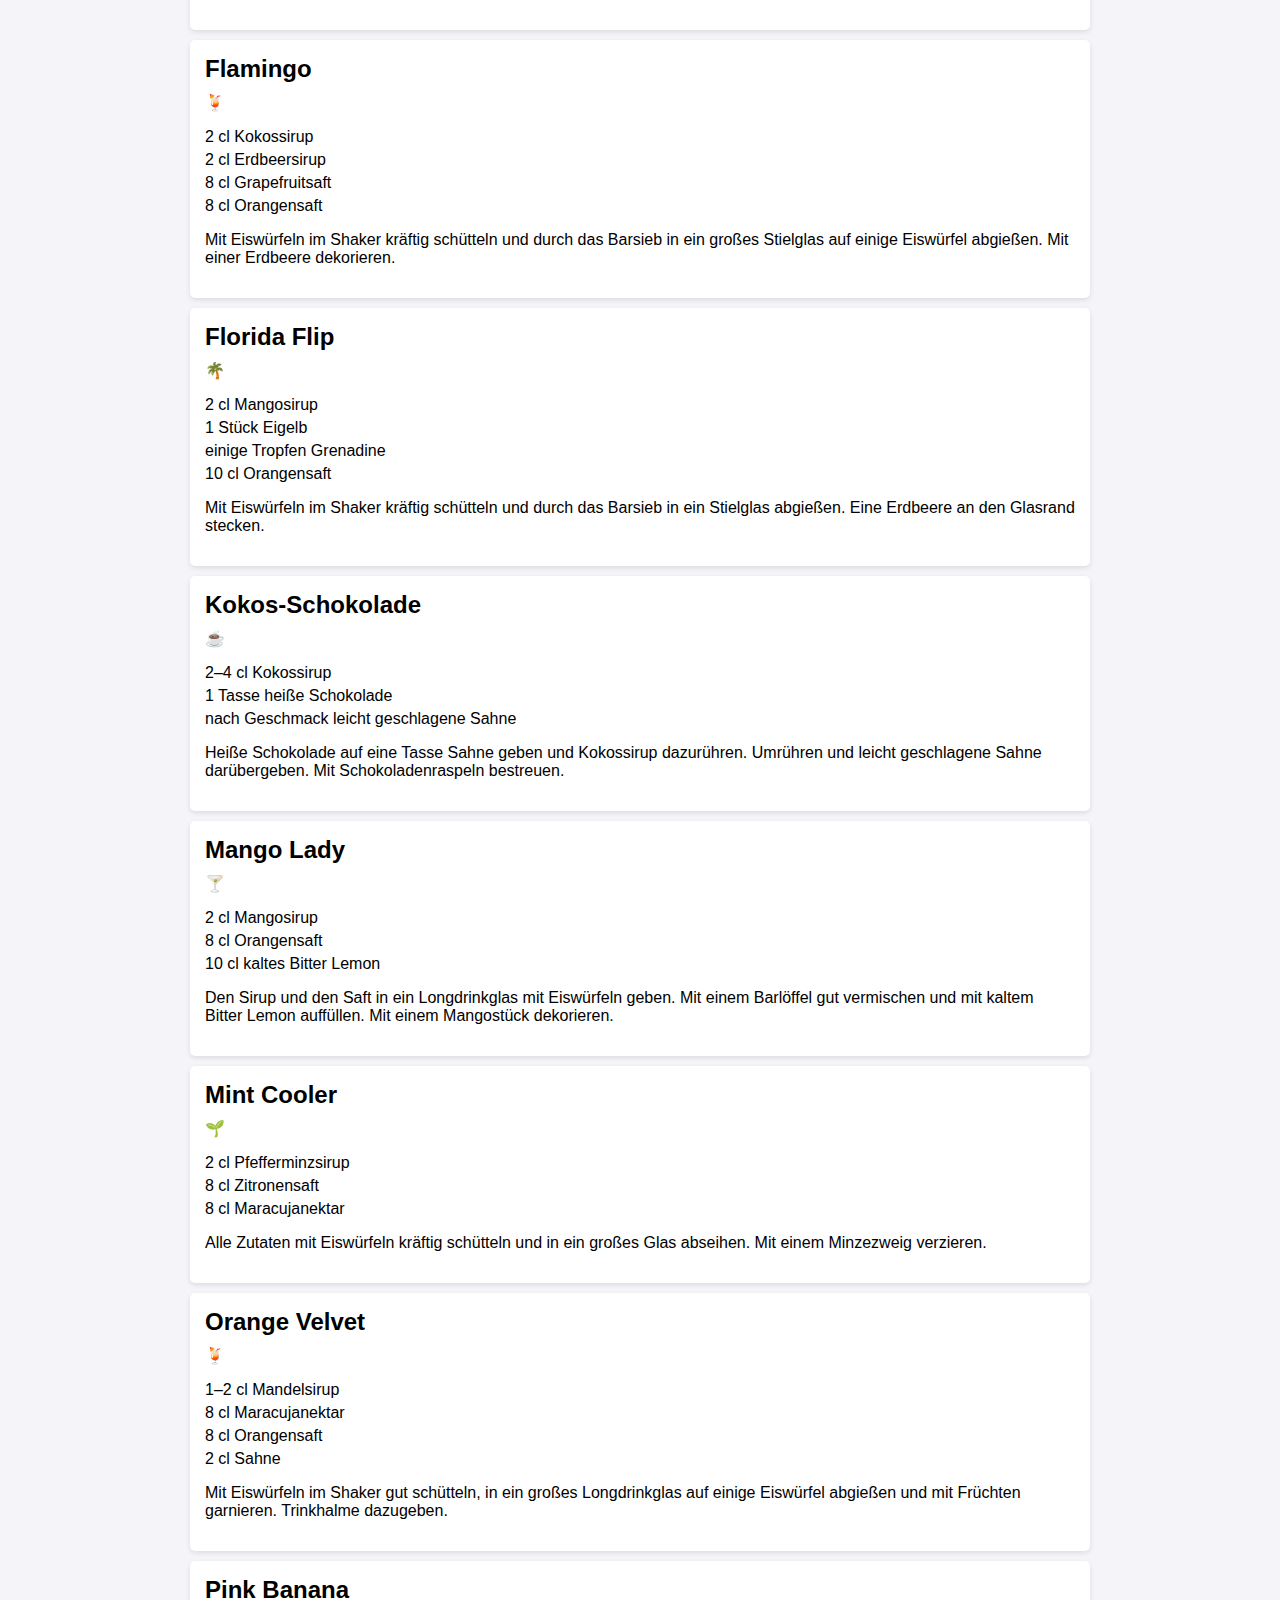
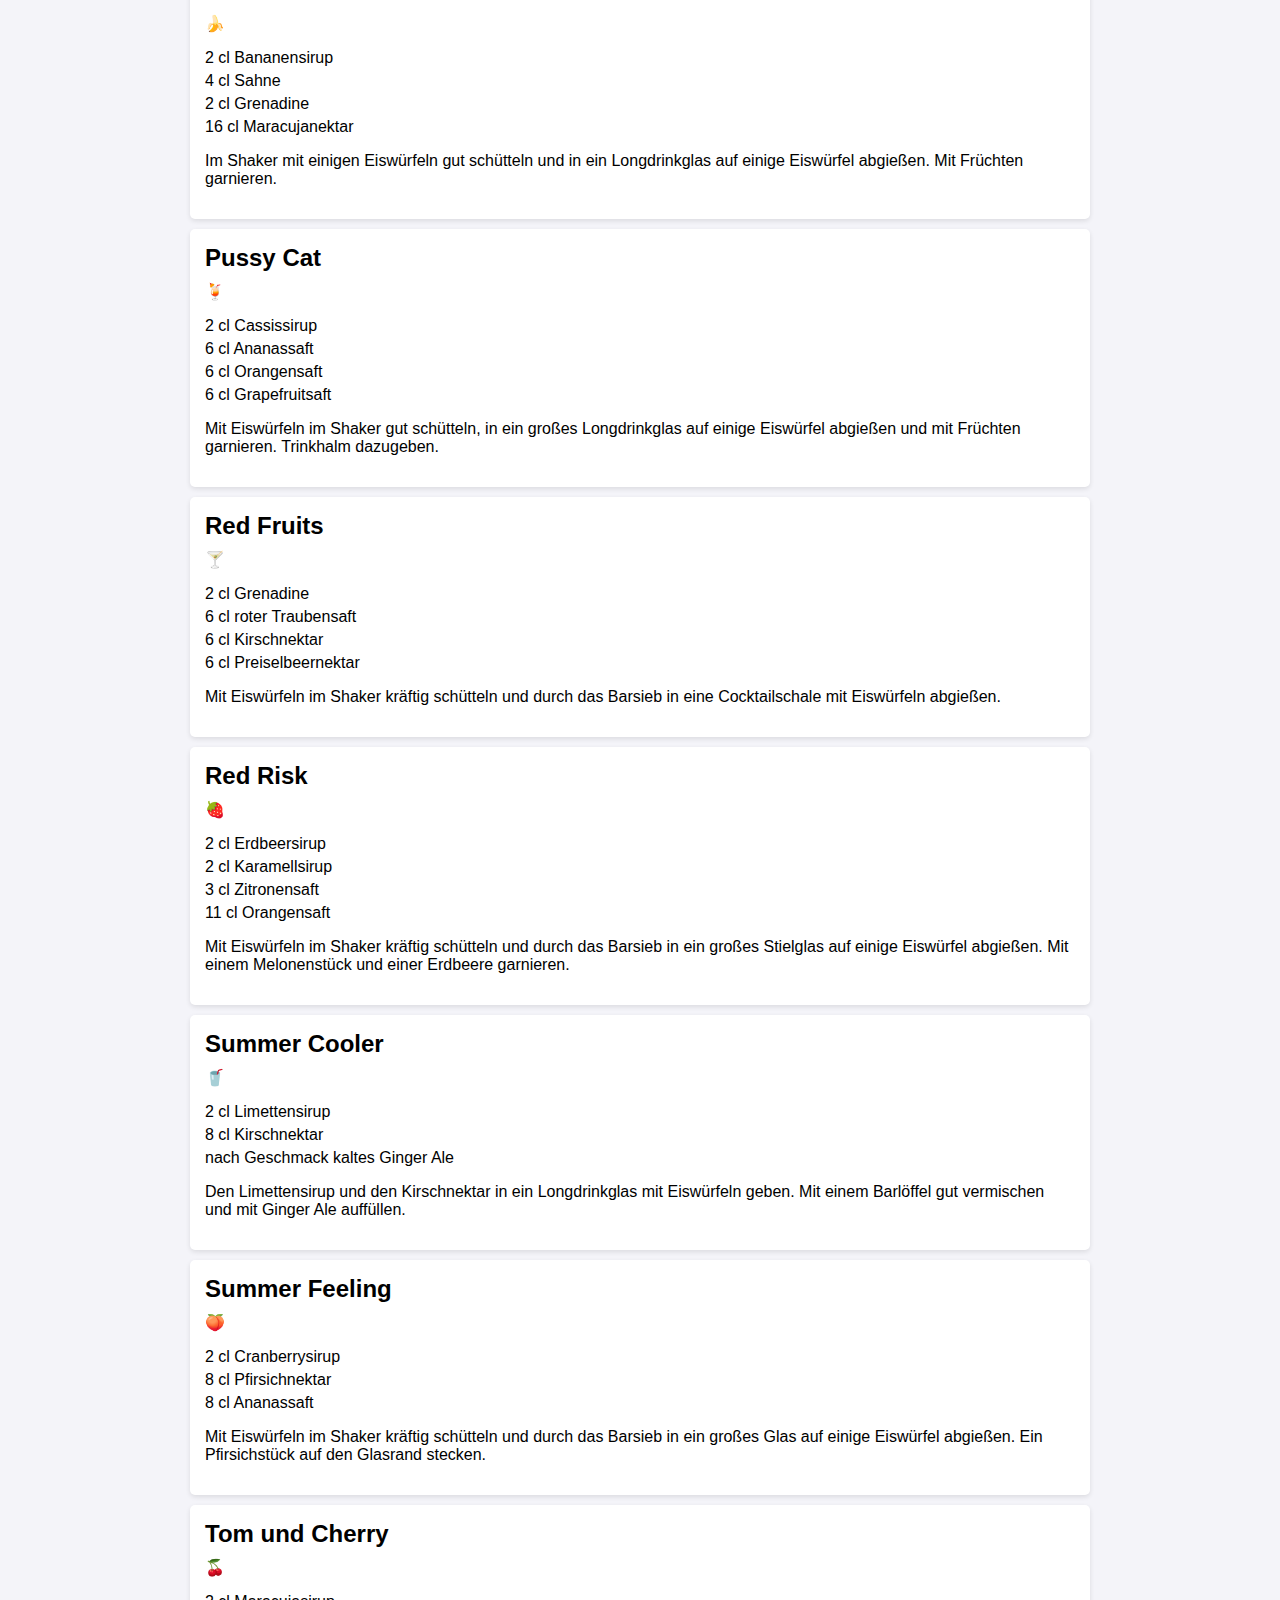
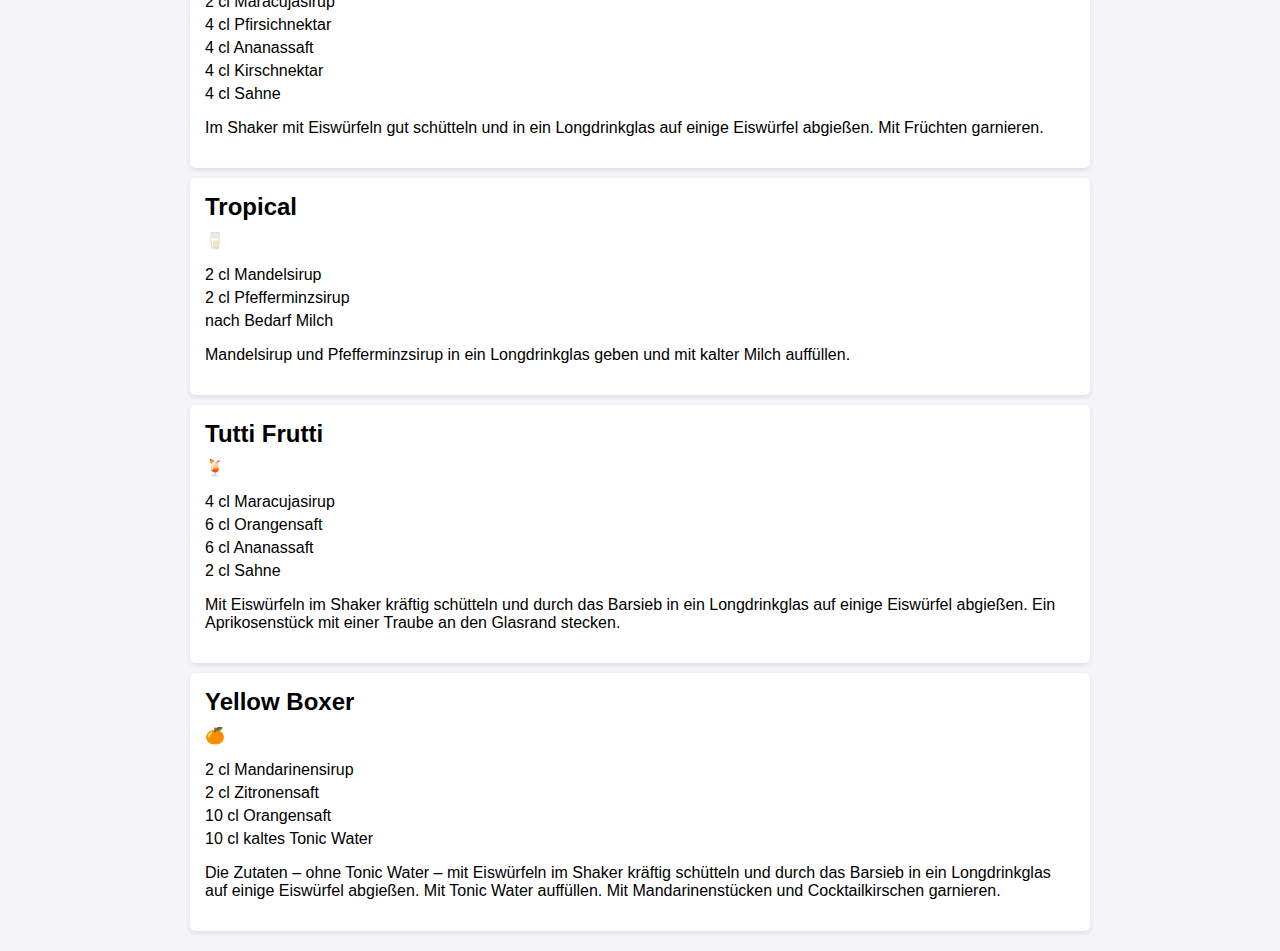
==== commit 7e42a827: "Update index.html" ====
--- a/index.html
+++ b/index.html
@@ -5,19 +5,39 @@
     <meta name="viewport" content="width=device-width, initial-scale=1.0">
     <title>Bar Organizer</title>
     <link rel="stylesheet" href="styles/styles.css">
+    <style>
+        h1 {
+            font-weight: bold;
+            font-size: 2em;
+            text-align: center;
+            padding: 10px;
+            border-bottom: 5px solid black;
+        }
+        #recipe-count {
+            font-weight: bold;
+            font-size: 1.5em;
+            padding: 10px;
+            border-bottom: 3px solid black;
+            text-align: center;
+        }
+        button {
+            font-weight: bold;
+            font-size: 1.2em;
+        }
+    </style>
 </head>
 <body>
     <div class="container">
+        <div id="recipe-count" class="recipe-count">Rezepte: <span id="count">0</span></div>
         <h1>Mocktail- und Cocktail-Rezepte</h1>
         <input type="text" id="search" placeholder="Cocktailnamen oder Zutaten (kommagetrennt) eingeben..." oninput="searchRecipes()">
         <div>
-            <button id="btnMocktails" onclick="filterByType('Mocktail')" class="active">Mocktails</button>
-            <button id="btnCocktails" onclick="filterByType('Cocktail')">Cocktails</button>
-            <button id="btnAll" onclick="filterByType('Alles')">Alles</button>
+            <button id="btnMocktail" onclick="filterByType('Mocktail')">Mocktails</button>
+            <button id="btnCocktail" onclick="filterByType('Cocktail')">Cocktails</button>
+            <button id="btnAlles" onclick="filterByType('Alles')" class="active">Alles</button>
         </div>
         <div id="results"></div>
     </div>
-
     <script src="scripts/main.js"></script>
 </body>
 </html>
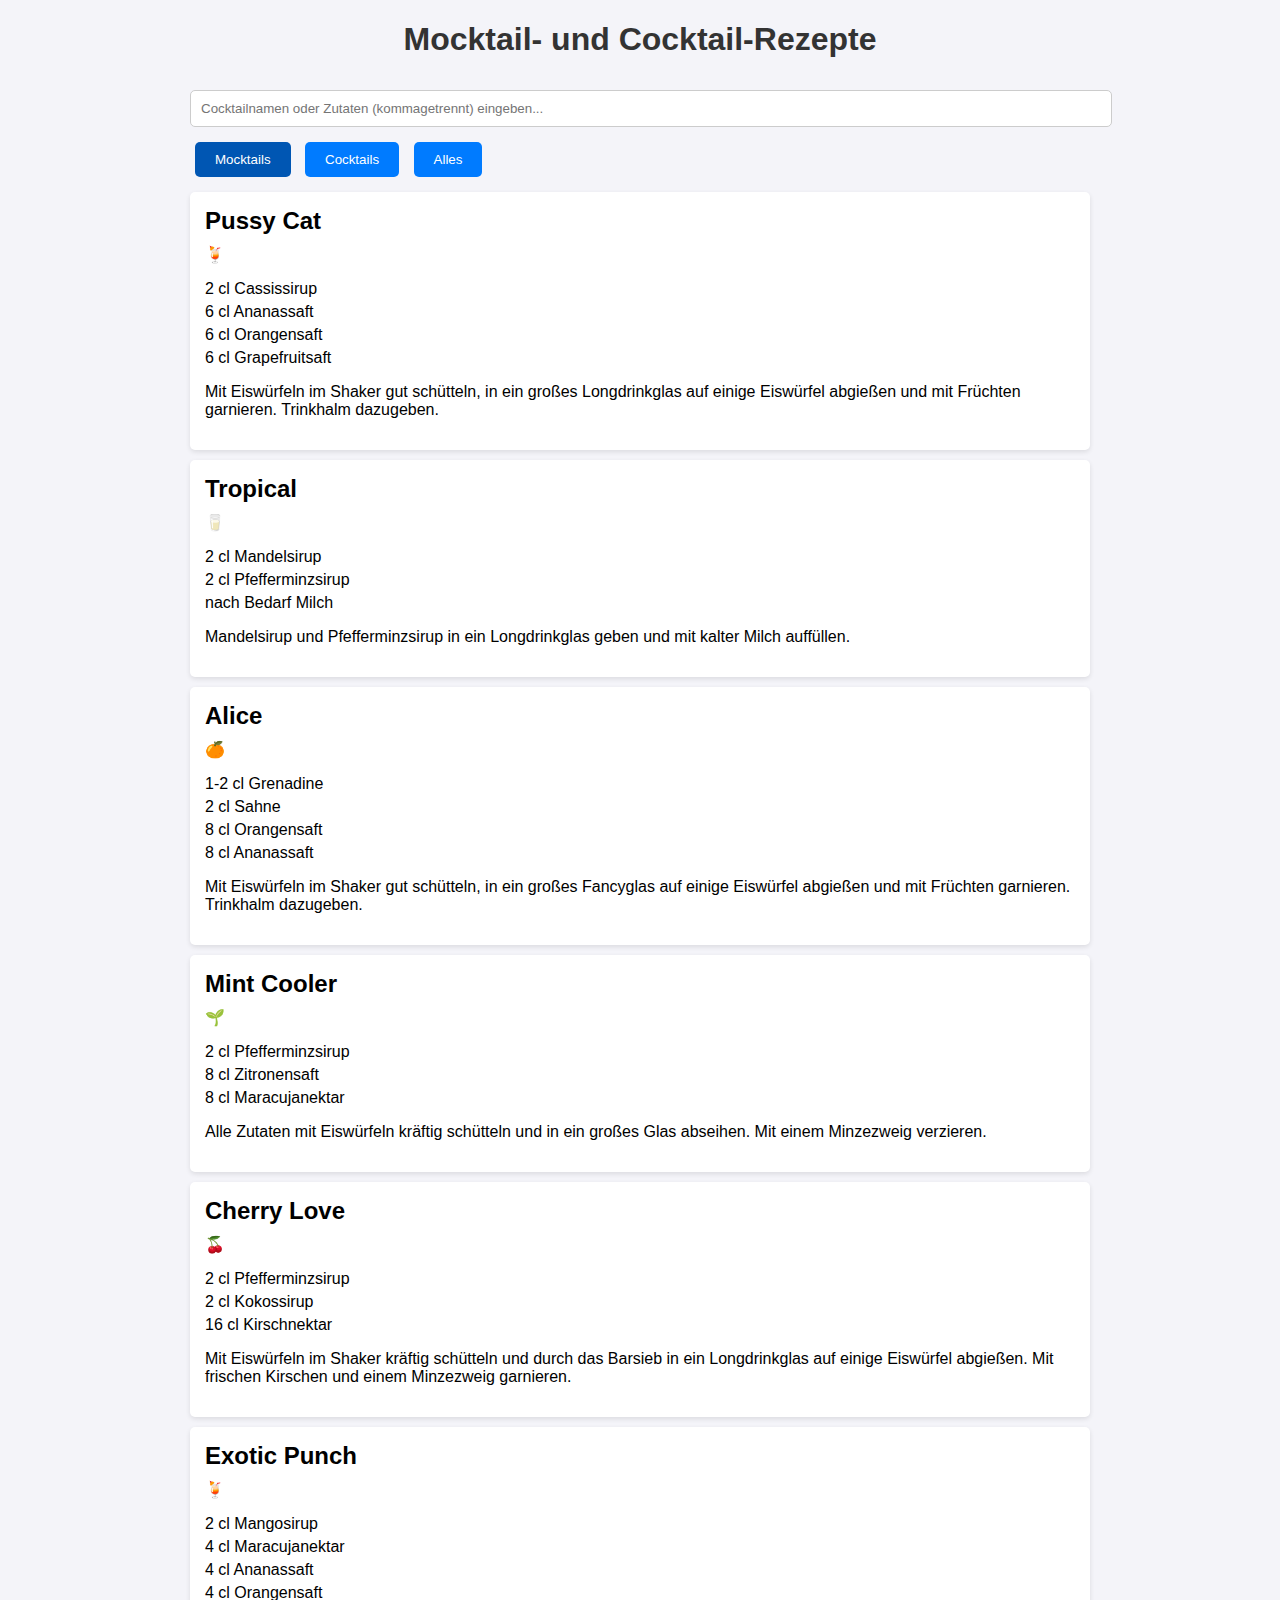
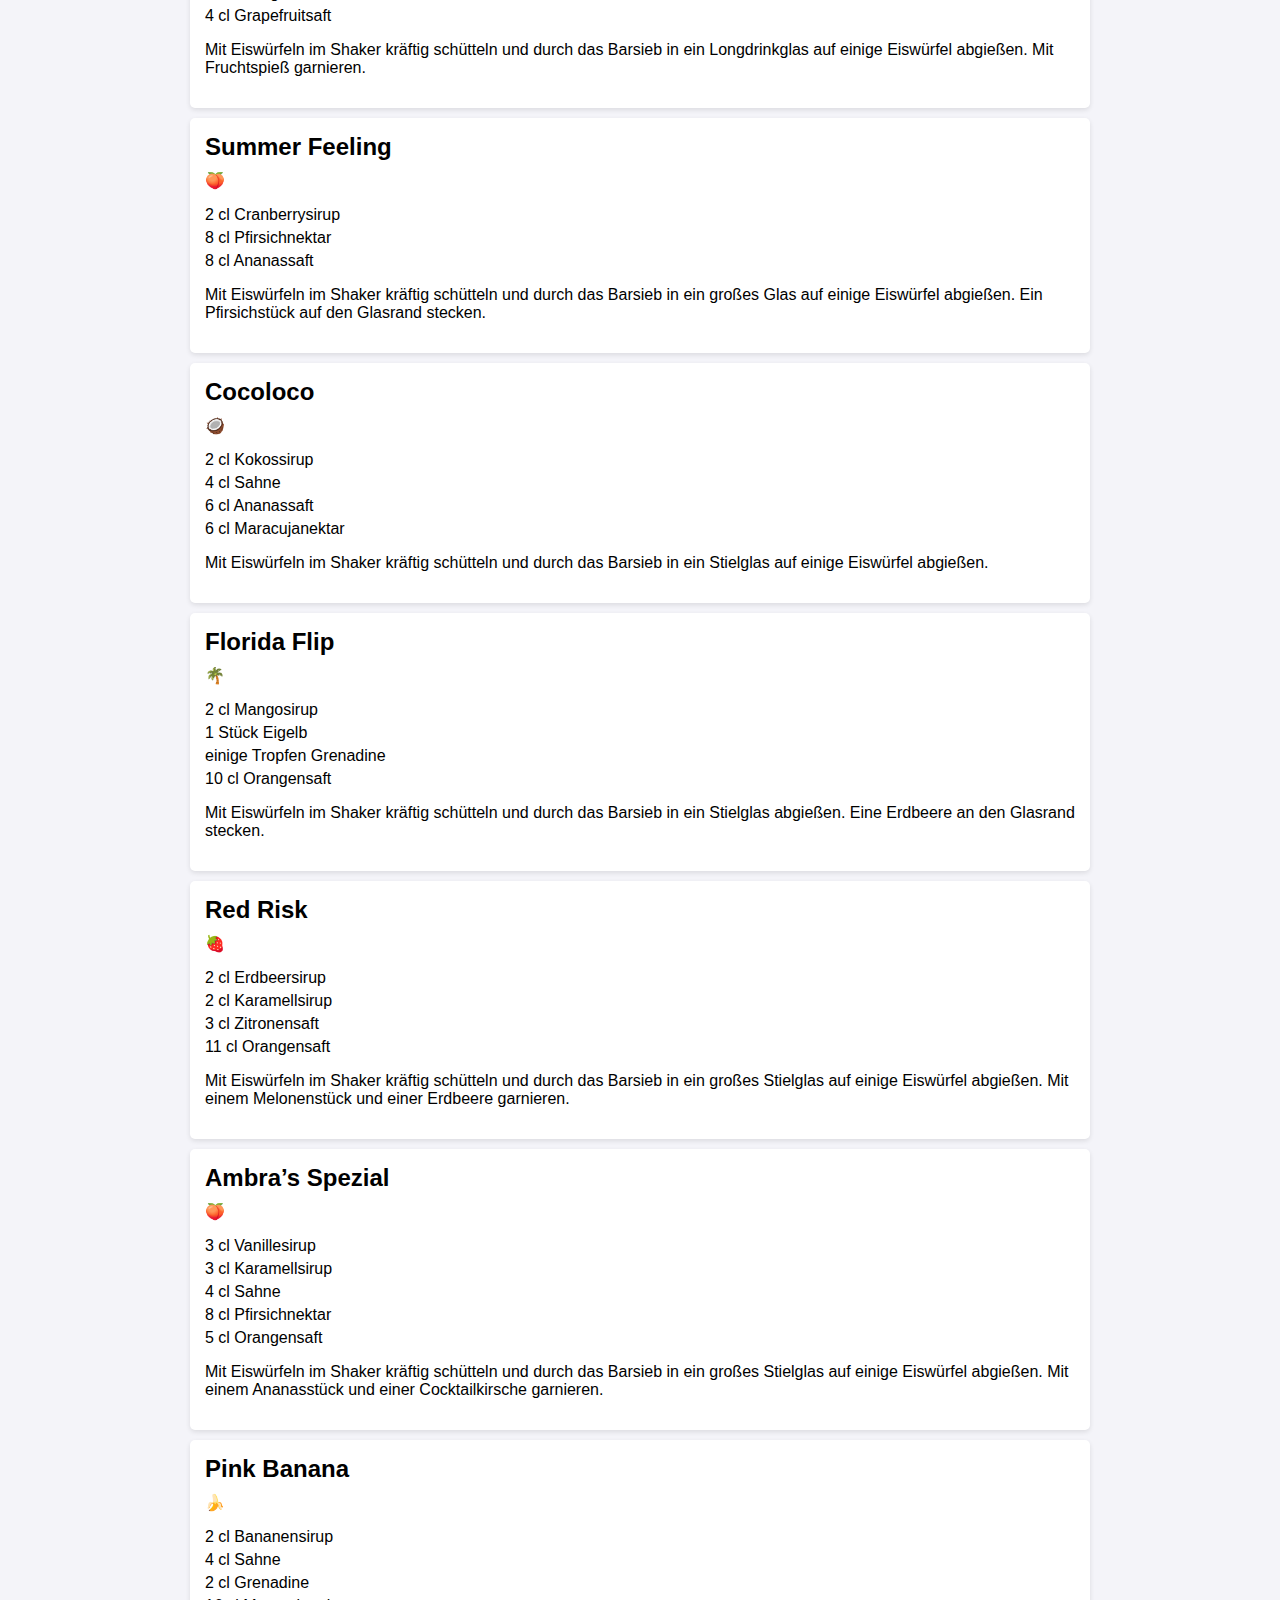
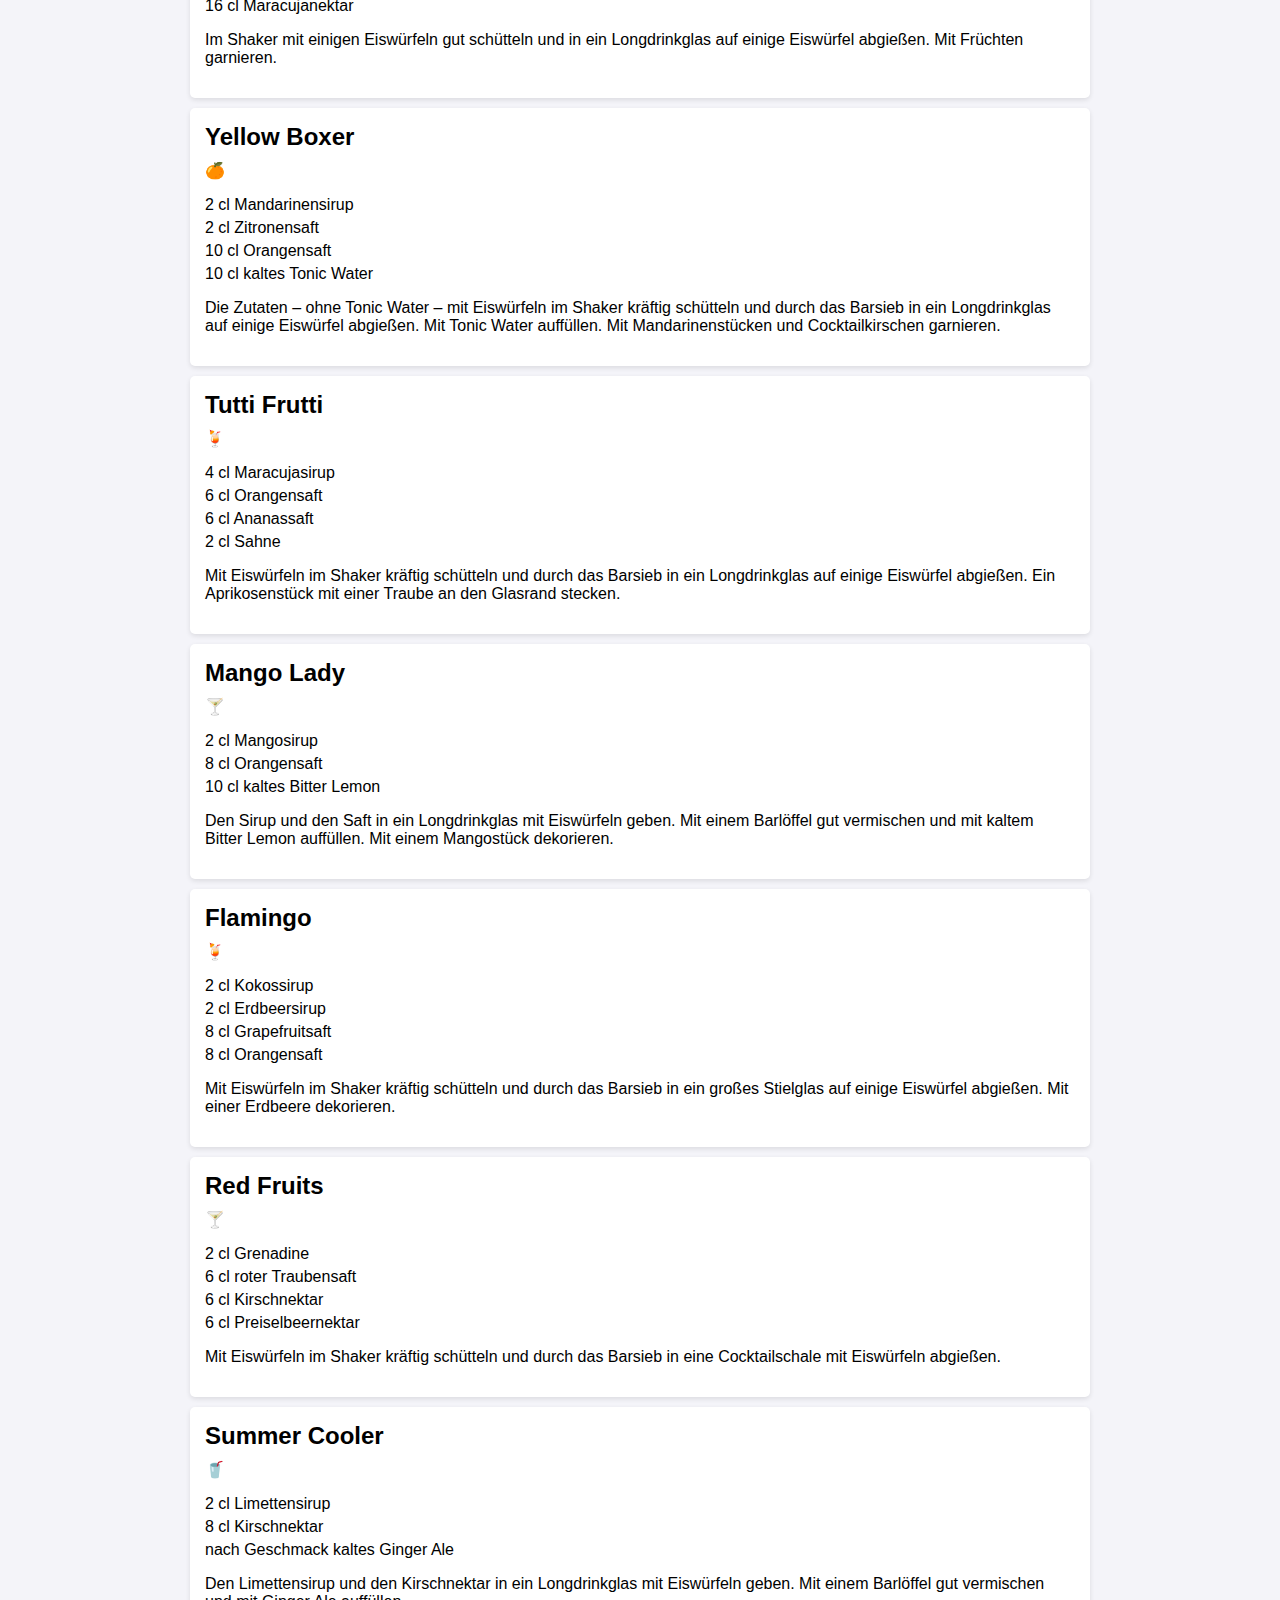
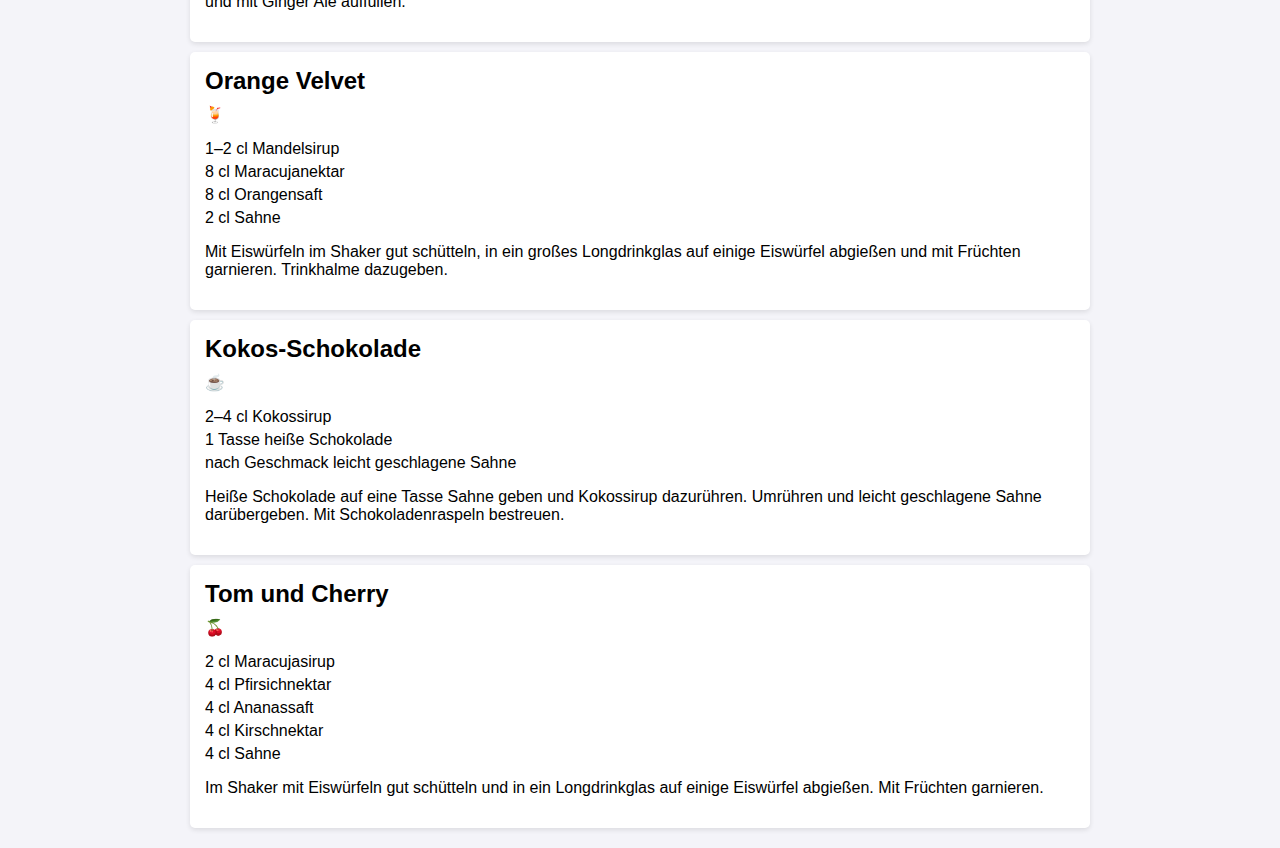
==== commit 30634c9c: "Update index.html" ====
--- a/index.html
+++ b/index.html
@@ -5,39 +5,19 @@
     <meta name="viewport" content="width=device-width, initial-scale=1.0">
     <title>Bar Organizer</title>
     <link rel="stylesheet" href="styles/styles.css">
-    <style>
-        h1 {
-            font-weight: bold;
-            font-size: 2em;
-            text-align: center;
-            padding: 10px;
-            border-bottom: 5px solid black;
-        }
-        #recipe-count {
-            font-weight: bold;
-            font-size: 1.5em;
-            padding: 10px;
-            border-bottom: 3px solid black;
-            text-align: center;
-        }
-        button {
-            font-weight: bold;
-            font-size: 1.2em;
-        }
-    </style>
 </head>
 <body>
     <div class="container">
-        <div id="recipe-count" class="recipe-count">Rezepte: <span id="count">0</span></div>
         <h1>Mocktail- und Cocktail-Rezepte</h1>
         <input type="text" id="search" placeholder="Cocktailnamen oder Zutaten (kommagetrennt) eingeben..." oninput="searchRecipes()">
         <div>
-            <button id="btnMocktail" onclick="filterByType('Mocktail')">Mocktails</button>
-            <button id="btnCocktail" onclick="filterByType('Cocktail')">Cocktails</button>
-            <button id="btnAlles" onclick="filterByType('Alles')" class="active">Alles</button>
+            <button id="btnMocktails" onclick="filterByType('Mocktail')" class="active">Mocktails</button>
+            <button id="btnCocktails" onclick="filterByType('Cocktail')">Cocktails</button>
+            <button id="btnAll" onclick="filterByType('Alles')">Alles</button>
         </div>
         <div id="results"></div>
     </div>
+
     <script src="scripts/main.js"></script>
 </body>
 </html>
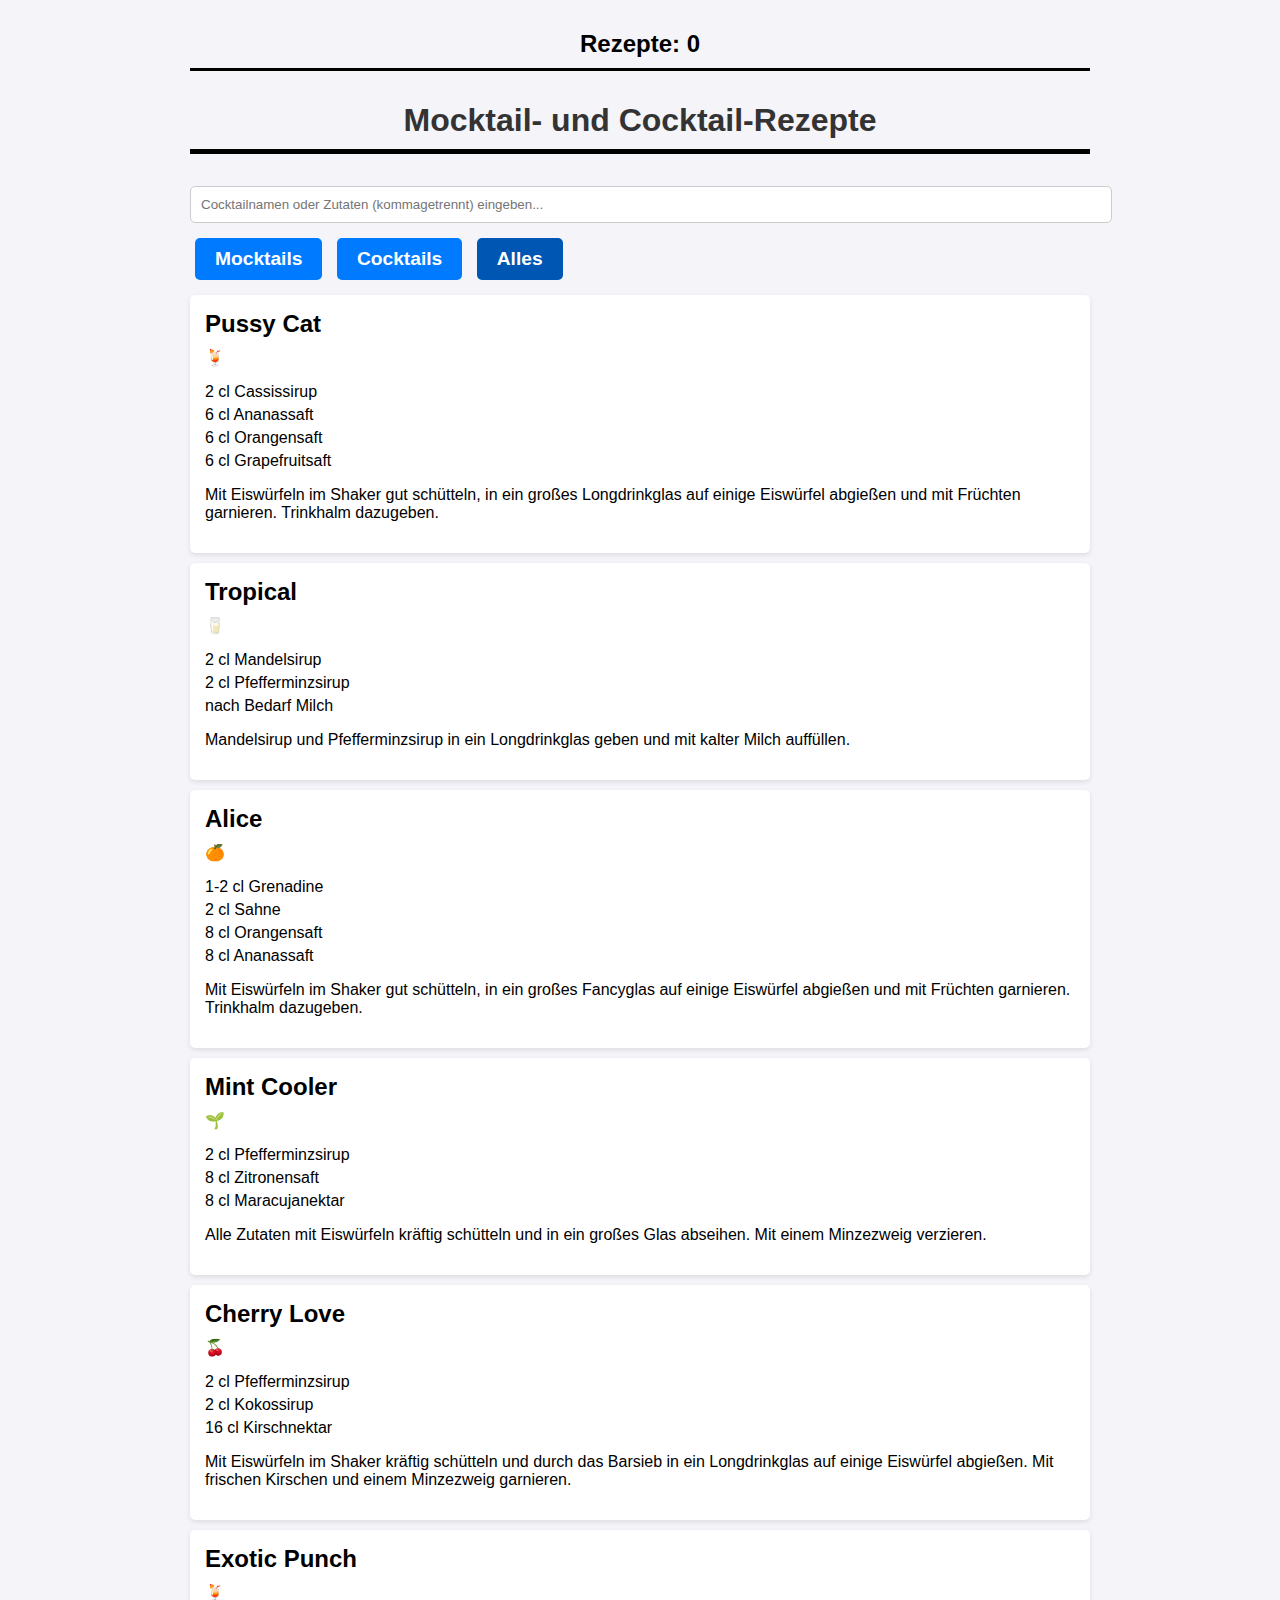
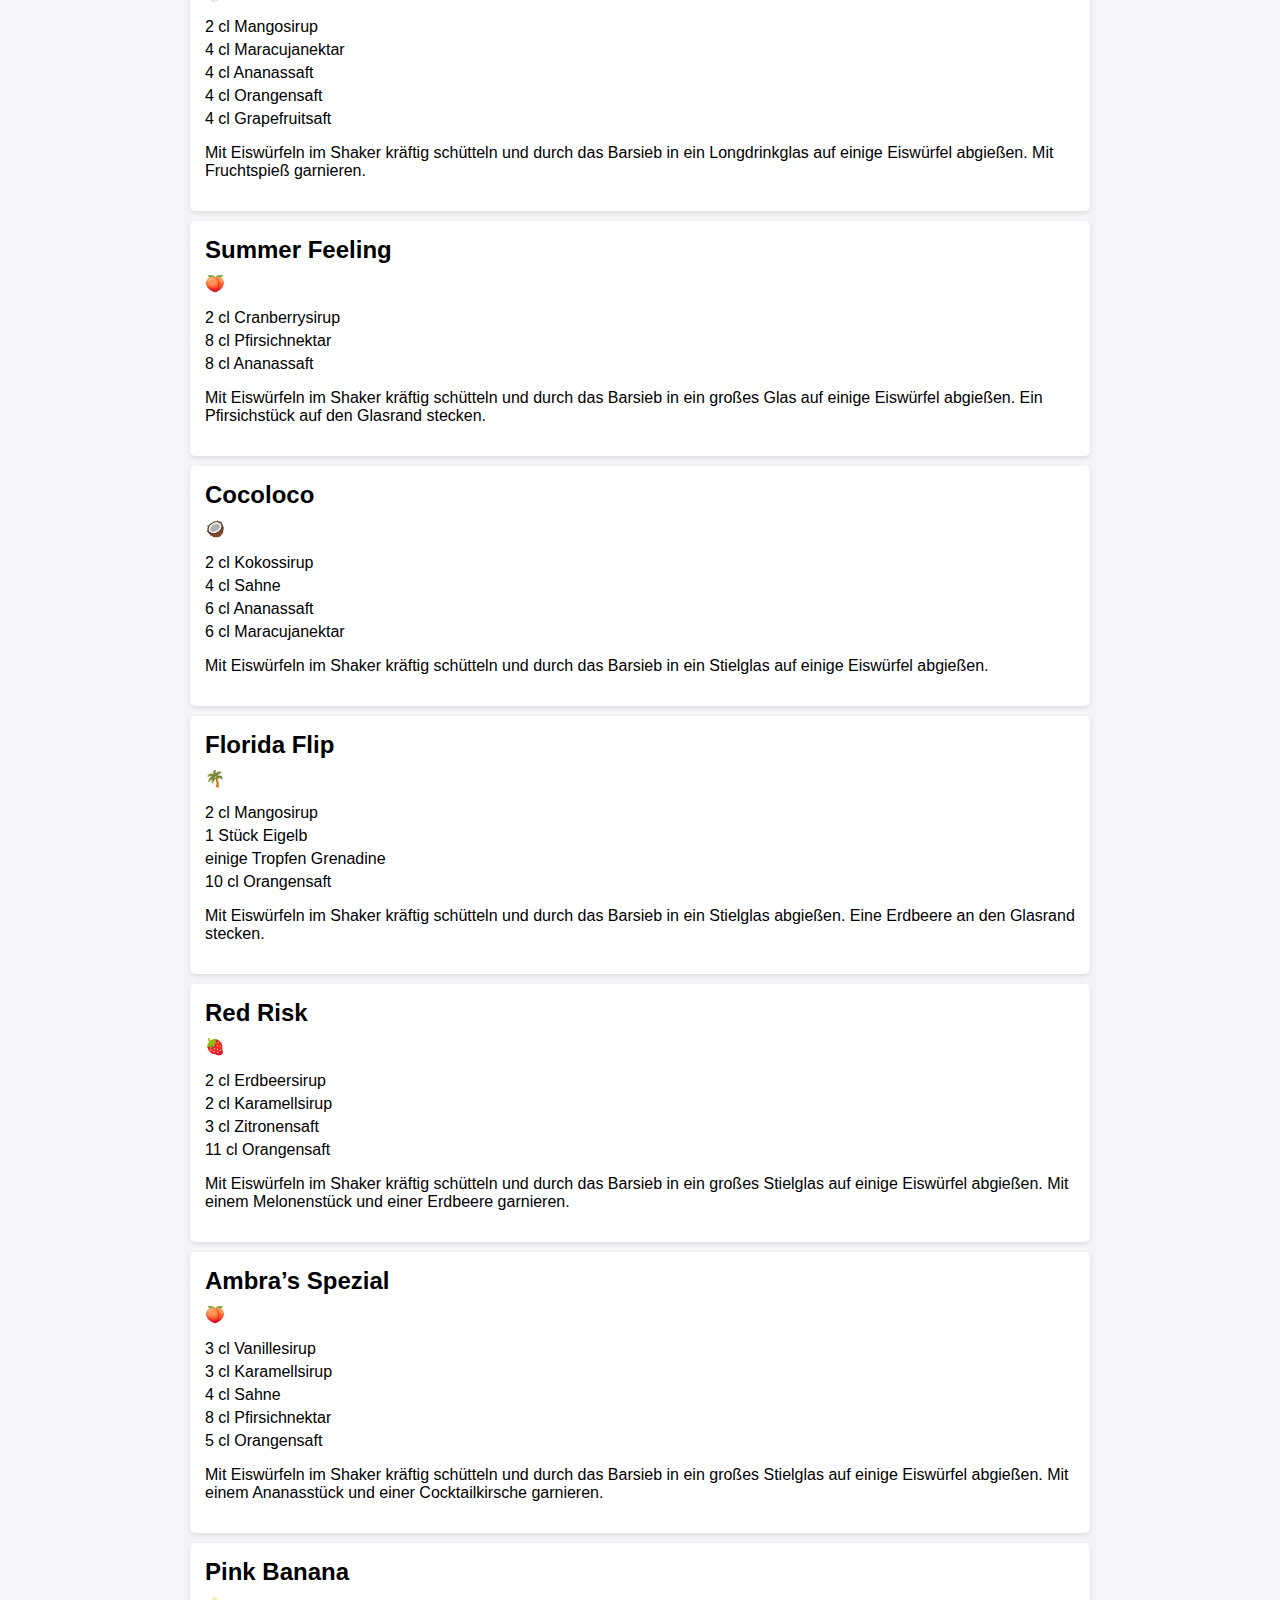
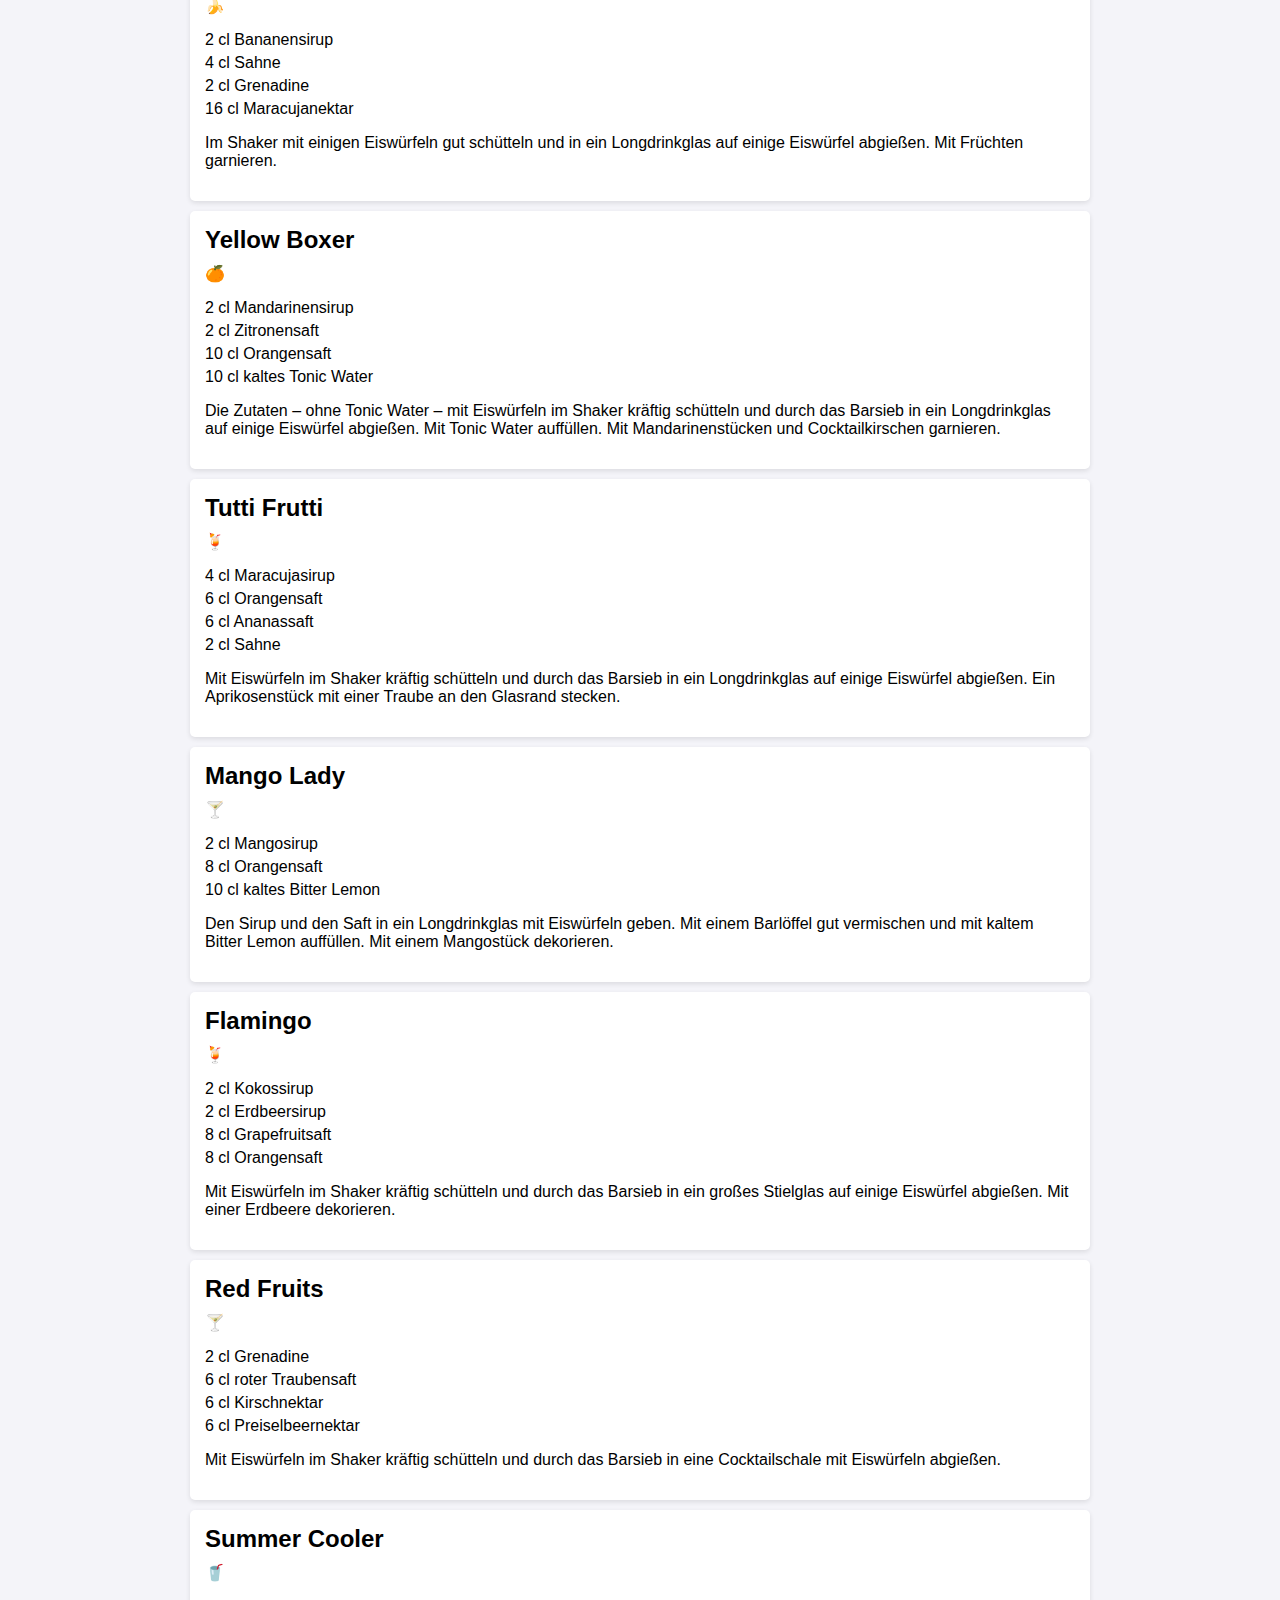
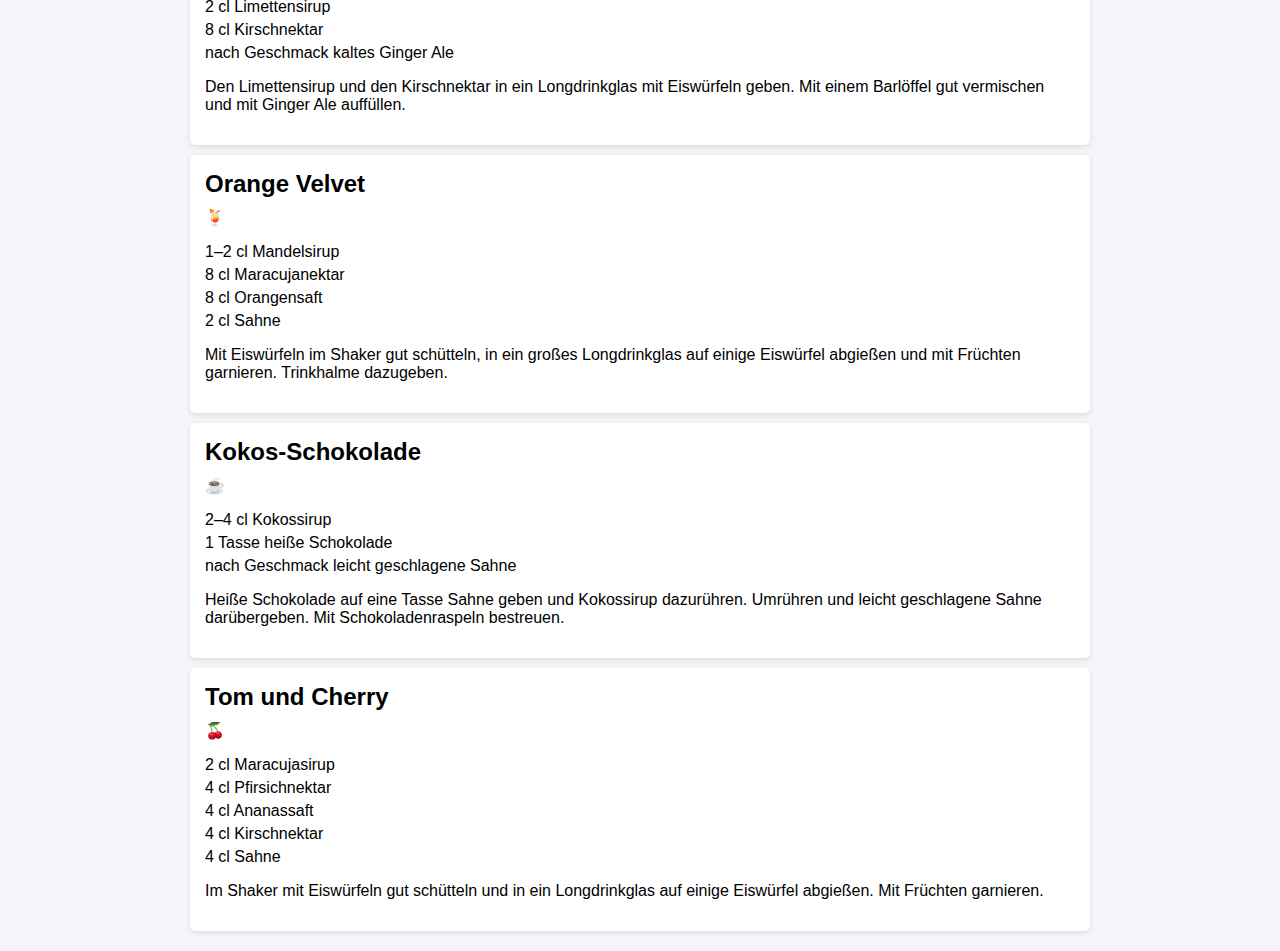
==== commit 24db799d: "Update index.html" ====
--- a/index.html
+++ b/index.html
@@ -5,19 +5,39 @@
     <meta name="viewport" content="width=device-width, initial-scale=1.0">
     <title>Bar Organizer</title>
     <link rel="stylesheet" href="styles/styles.css">
+    <style>
+        h1 {
+            font-weight: bold;
+            font-size: 2em;
+            text-align: center;
+            padding: 10px;
+            border-bottom: 5px solid black;
+        }
+        #recipe-count {
+            font-weight: bold;
+            font-size: 1.5em;
+            padding: 10px;
+            border-bottom: 3px solid black;
+            text-align: center;
+        }
+        button {
+            font-weight: bold;
+            font-size: 1.2em;
+        }
+    </style>
 </head>
 <body>
     <div class="container">
+        <div id="recipe-count" class="recipe-count">Rezepte: <span id="count">0</span></div>
         <h1>Mocktail- und Cocktail-Rezepte</h1>
         <input type="text" id="search" placeholder="Cocktailnamen oder Zutaten (kommagetrennt) eingeben..." oninput="searchRecipes()">
         <div>
-            <button id="btnMocktails" onclick="filterByType('Mocktail')" class="active">Mocktails</button>
-            <button id="btnCocktails" onclick="filterByType('Cocktail')">Cocktails</button>
-            <button id="btnAll" onclick="filterByType('Alles')">Alles</button>
+            <button id="btnMocktail" onclick="filterByType('Mocktail')">Mocktails</button>
+            <button id="btnCocktail" onclick="filterByType('Cocktail')">Cocktails</button>
+            <button id="btnAlles" onclick="filterByType('Alles')" class="active">Alles</button>
         </div>
         <div id="results"></div>
     </div>
-
     <script src="scripts/main.js"></script>
 </body>
 </html>
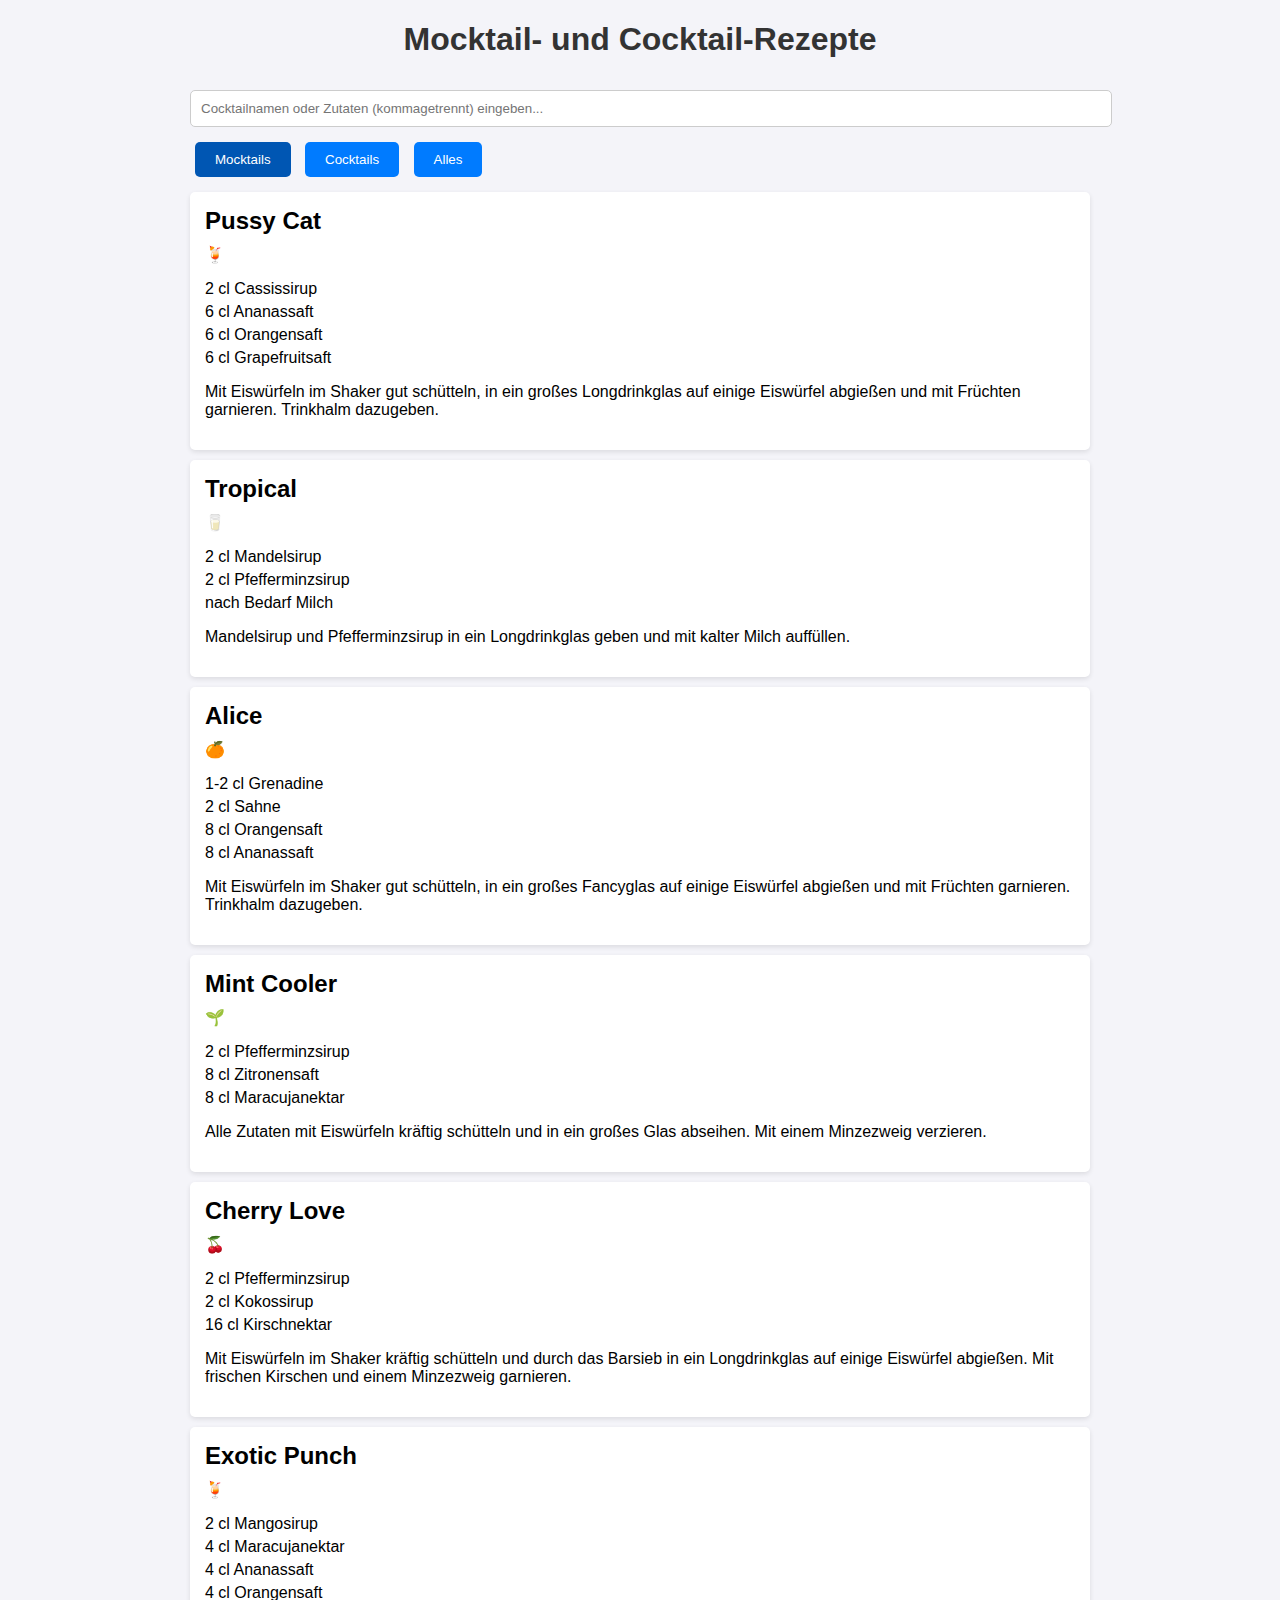
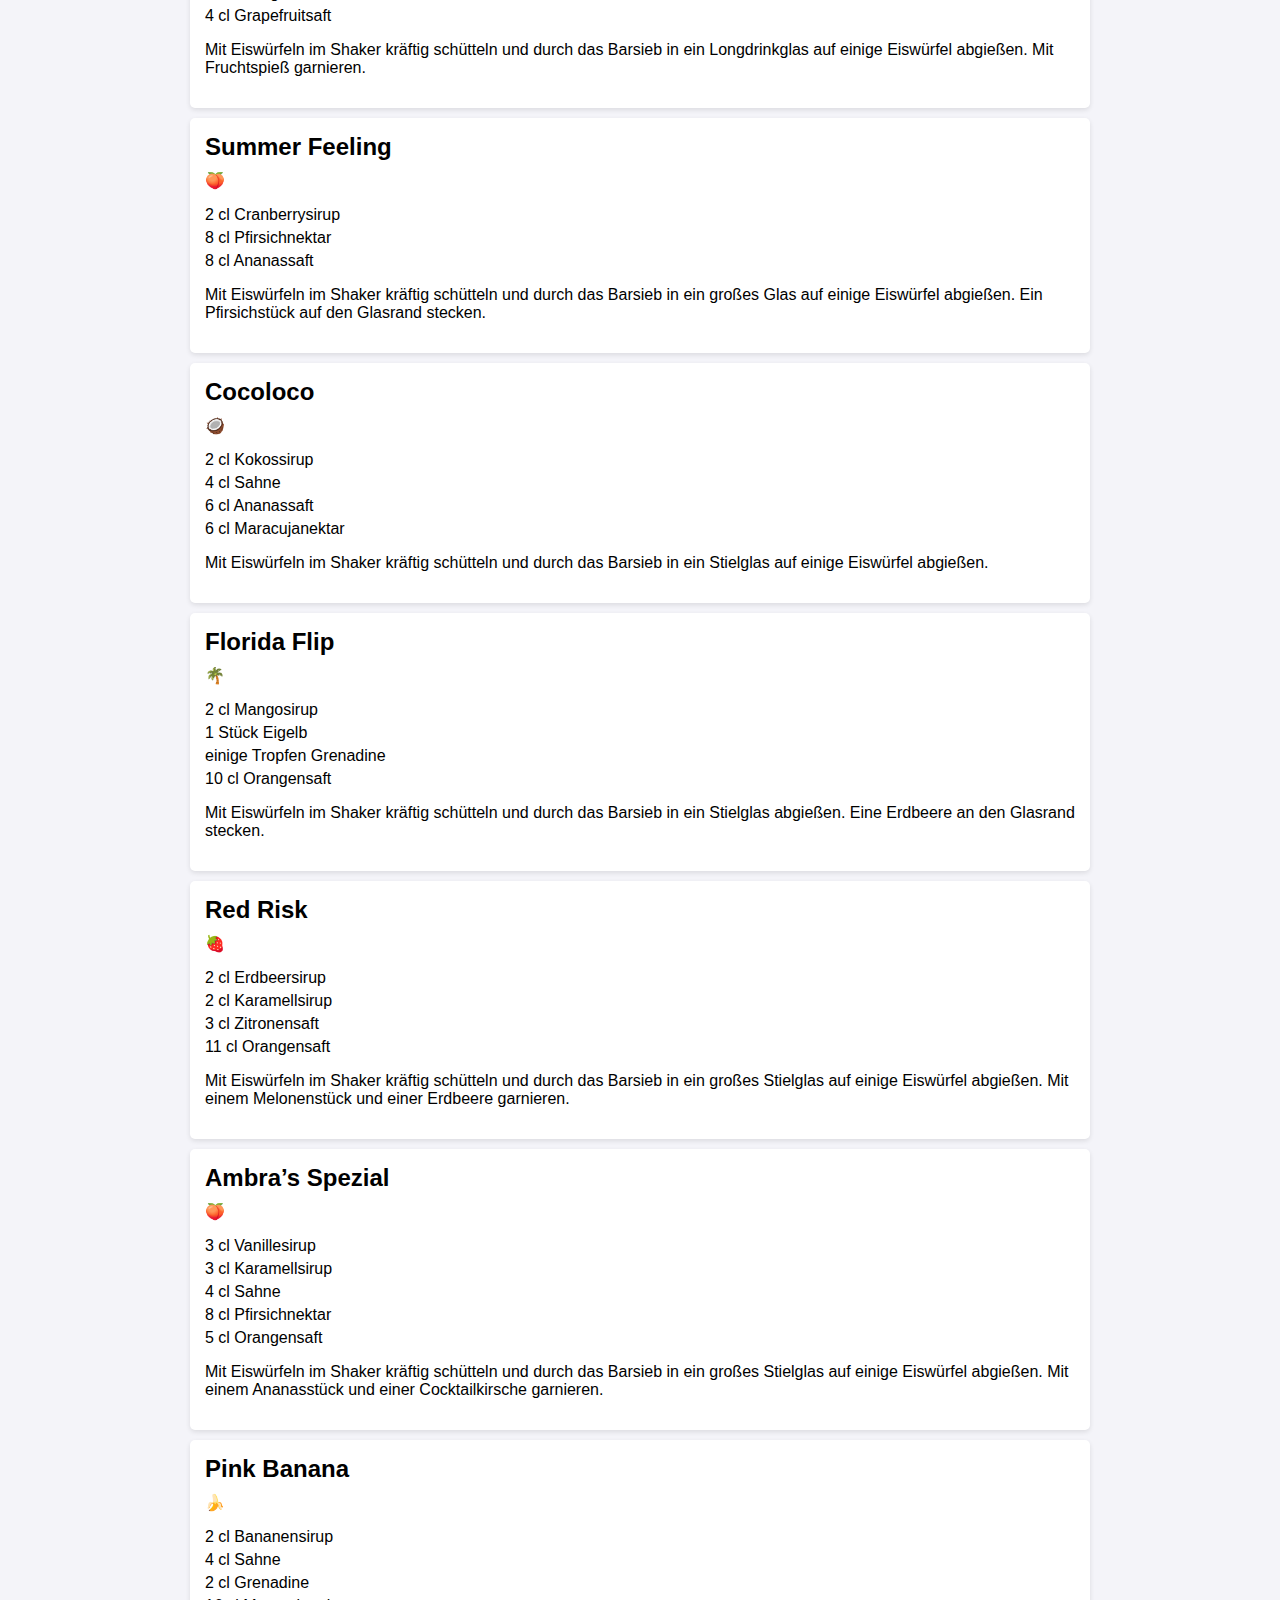
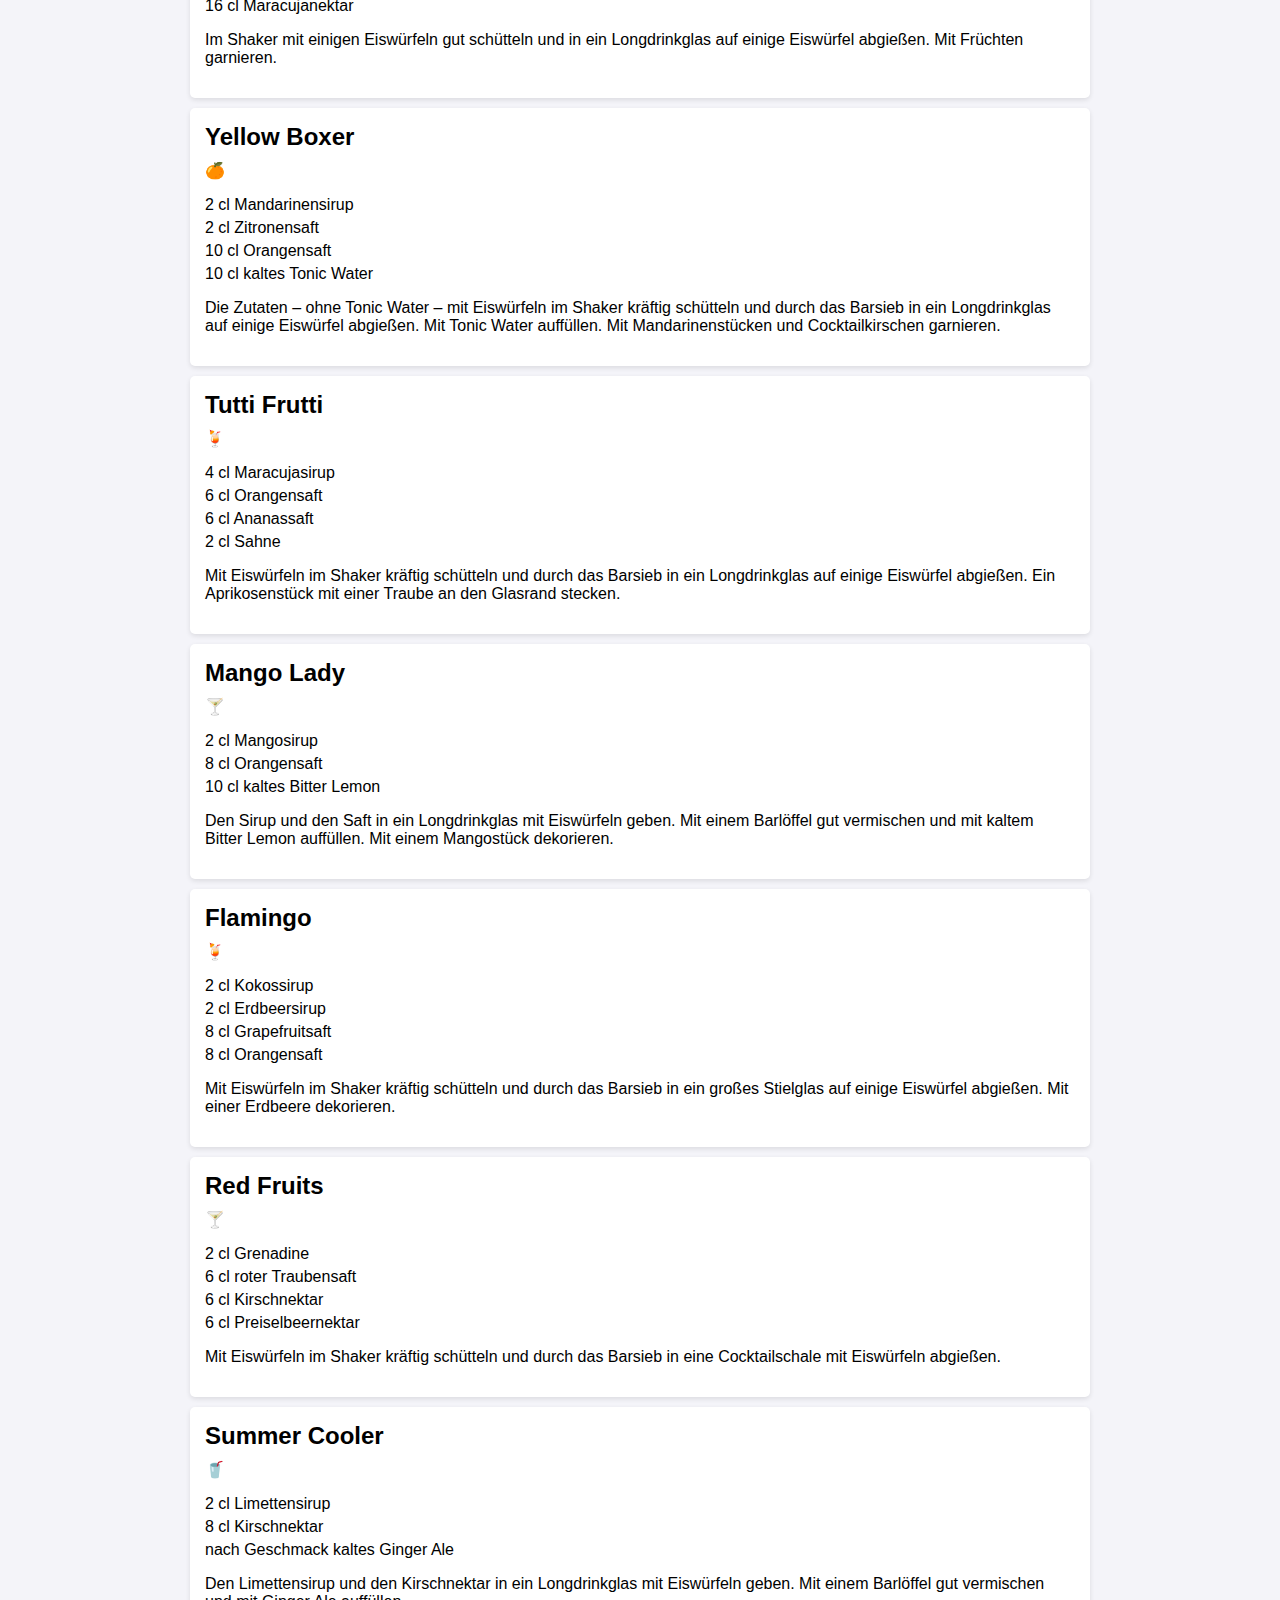
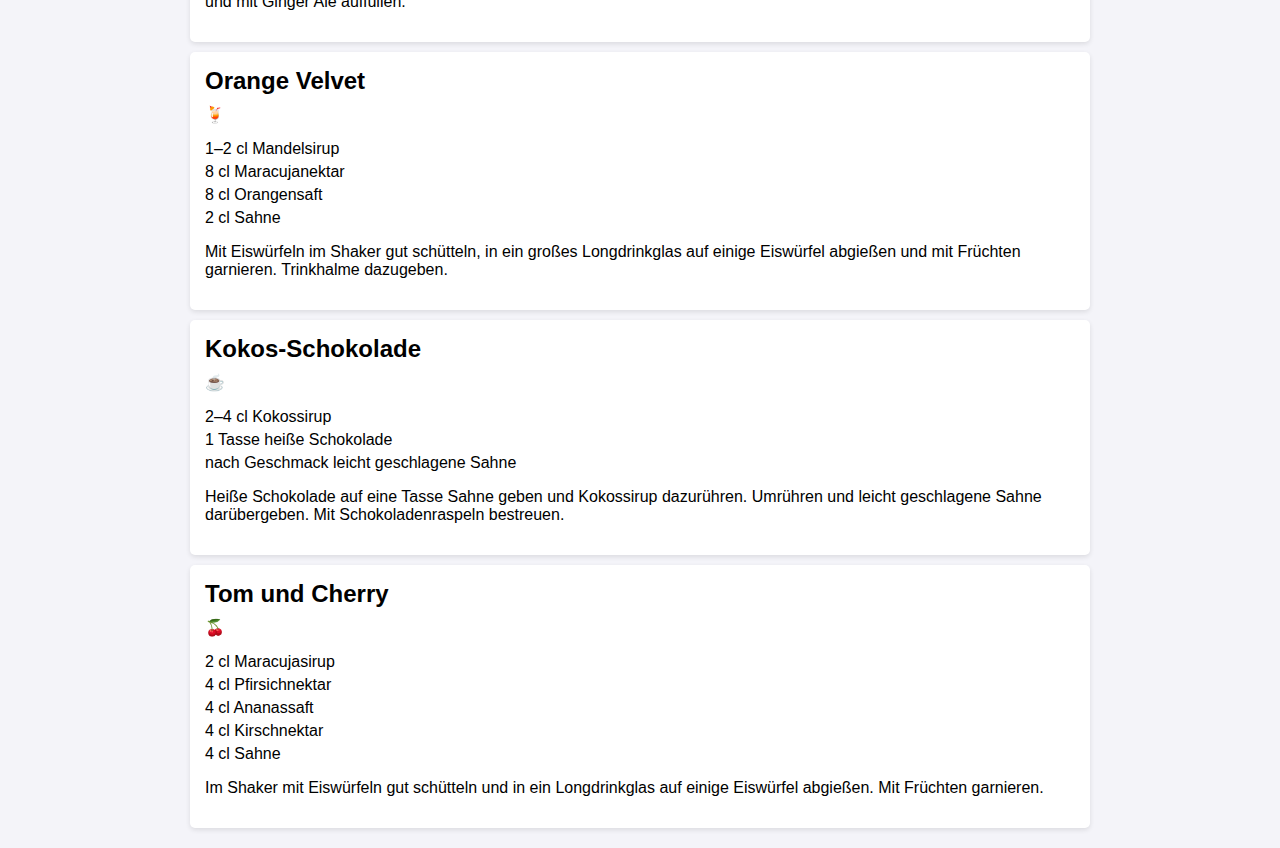
==== commit 5ed9195b: "Update index.html" ====
--- a/index.html
+++ b/index.html
@@ -5,39 +5,19 @@
     <meta name="viewport" content="width=device-width, initial-scale=1.0">
     <title>Bar Organizer</title>
     <link rel="stylesheet" href="styles/styles.css">
-    <style>
-        h1 {
-            font-weight: bold;
-            font-size: 2em;
-            text-align: center;
-            padding: 10px;
-            border-bottom: 5px solid black;
-        }
-        #recipe-count {
-            font-weight: bold;
-            font-size: 1.5em;
-            padding: 10px;
-            border-bottom: 3px solid black;
-            text-align: center;
-        }
-        button {
-            font-weight: bold;
-            font-size: 1.2em;
-        }
-    </style>
 </head>
 <body>
     <div class="container">
-        <div id="recipe-count" class="recipe-count">Rezepte: <span id="count">0</span></div>
         <h1>Mocktail- und Cocktail-Rezepte</h1>
         <input type="text" id="search" placeholder="Cocktailnamen oder Zutaten (kommagetrennt) eingeben..." oninput="searchRecipes()">
         <div>
-            <button id="btnMocktail" onclick="filterByType('Mocktail')">Mocktails</button>
-            <button id="btnCocktail" onclick="filterByType('Cocktail')">Cocktails</button>
-            <button id="btnAlles" onclick="filterByType('Alles')" class="active">Alles</button>
+            <button id="btnMocktails" onclick="filterByType('Mocktail')" class="active">Mocktails</button>
+            <button id="btnCocktails" onclick="filterByType('Cocktail')">Cocktails</button>
+            <button id="btnAll" onclick="filterByType('Alles')">Alles</button>
         </div>
         <div id="results"></div>
     </div>
+
     <script src="scripts/main.js"></script>
 </body>
 </html>
